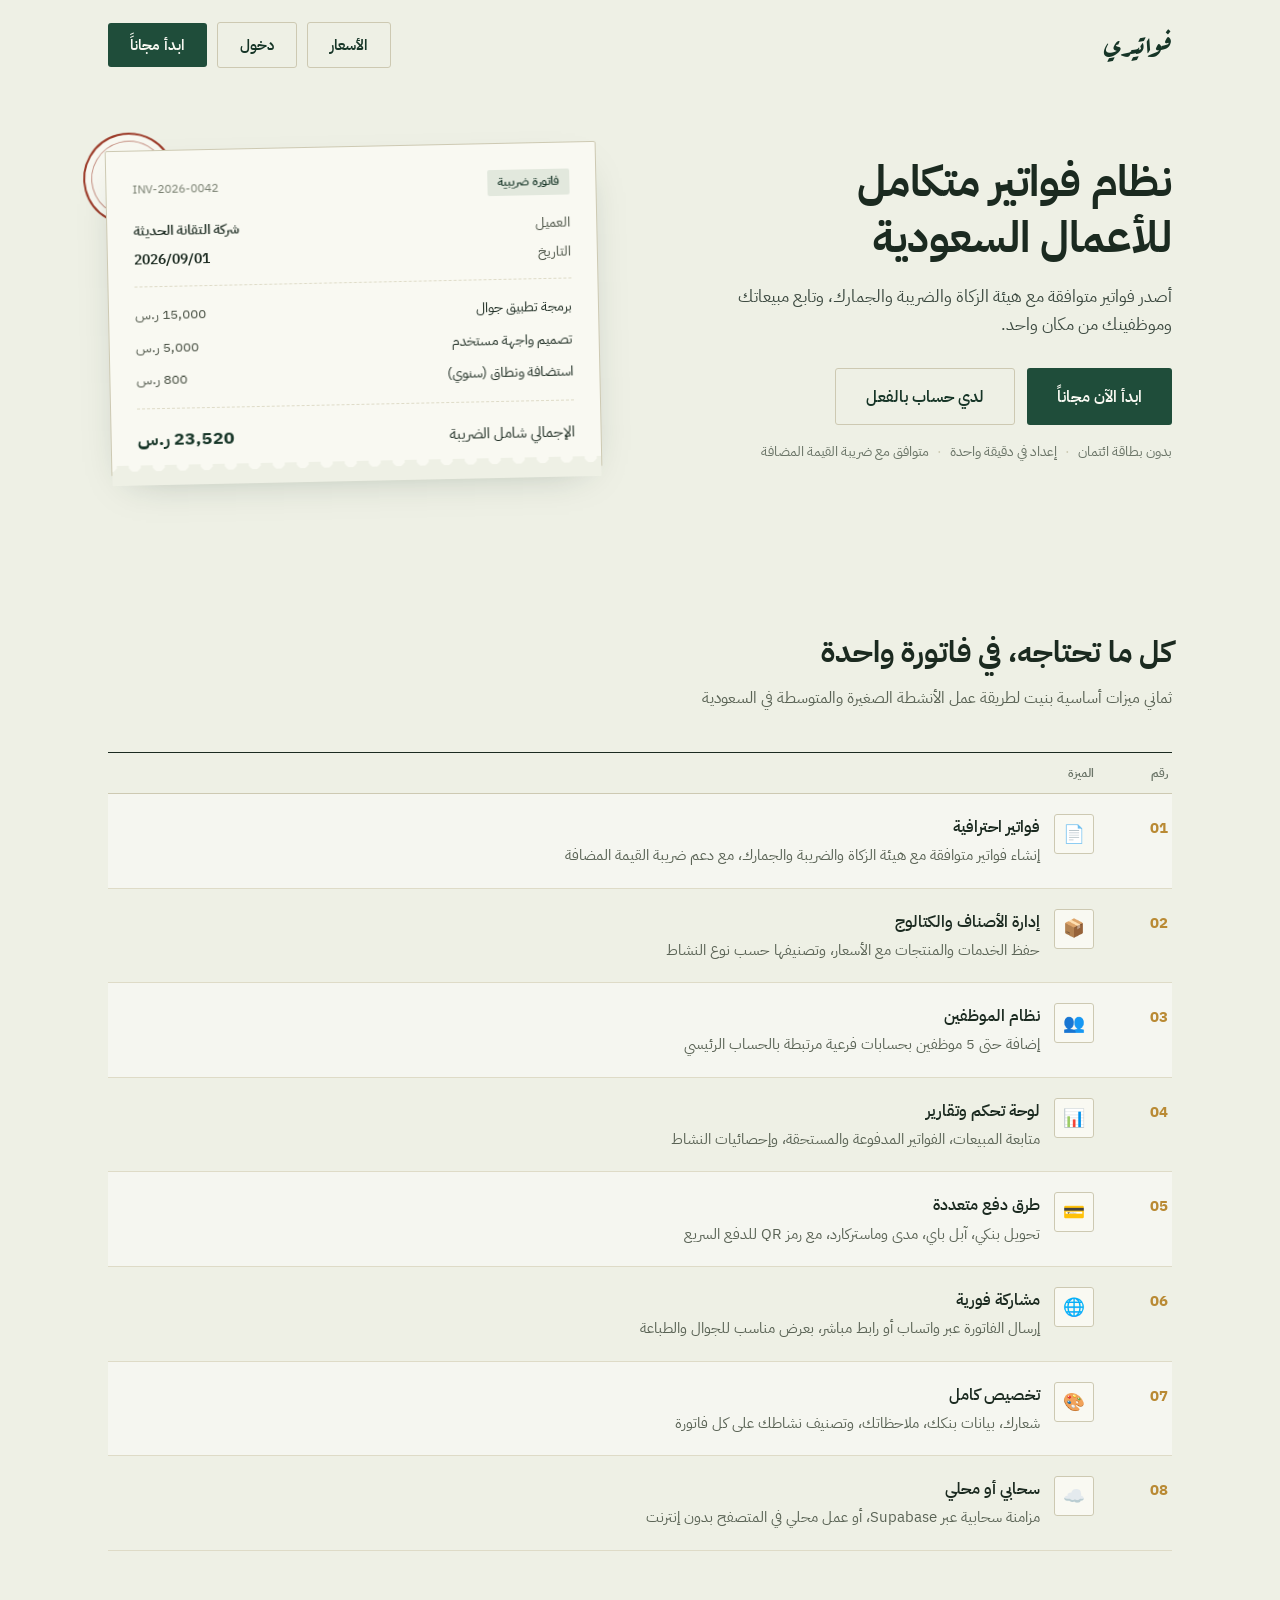
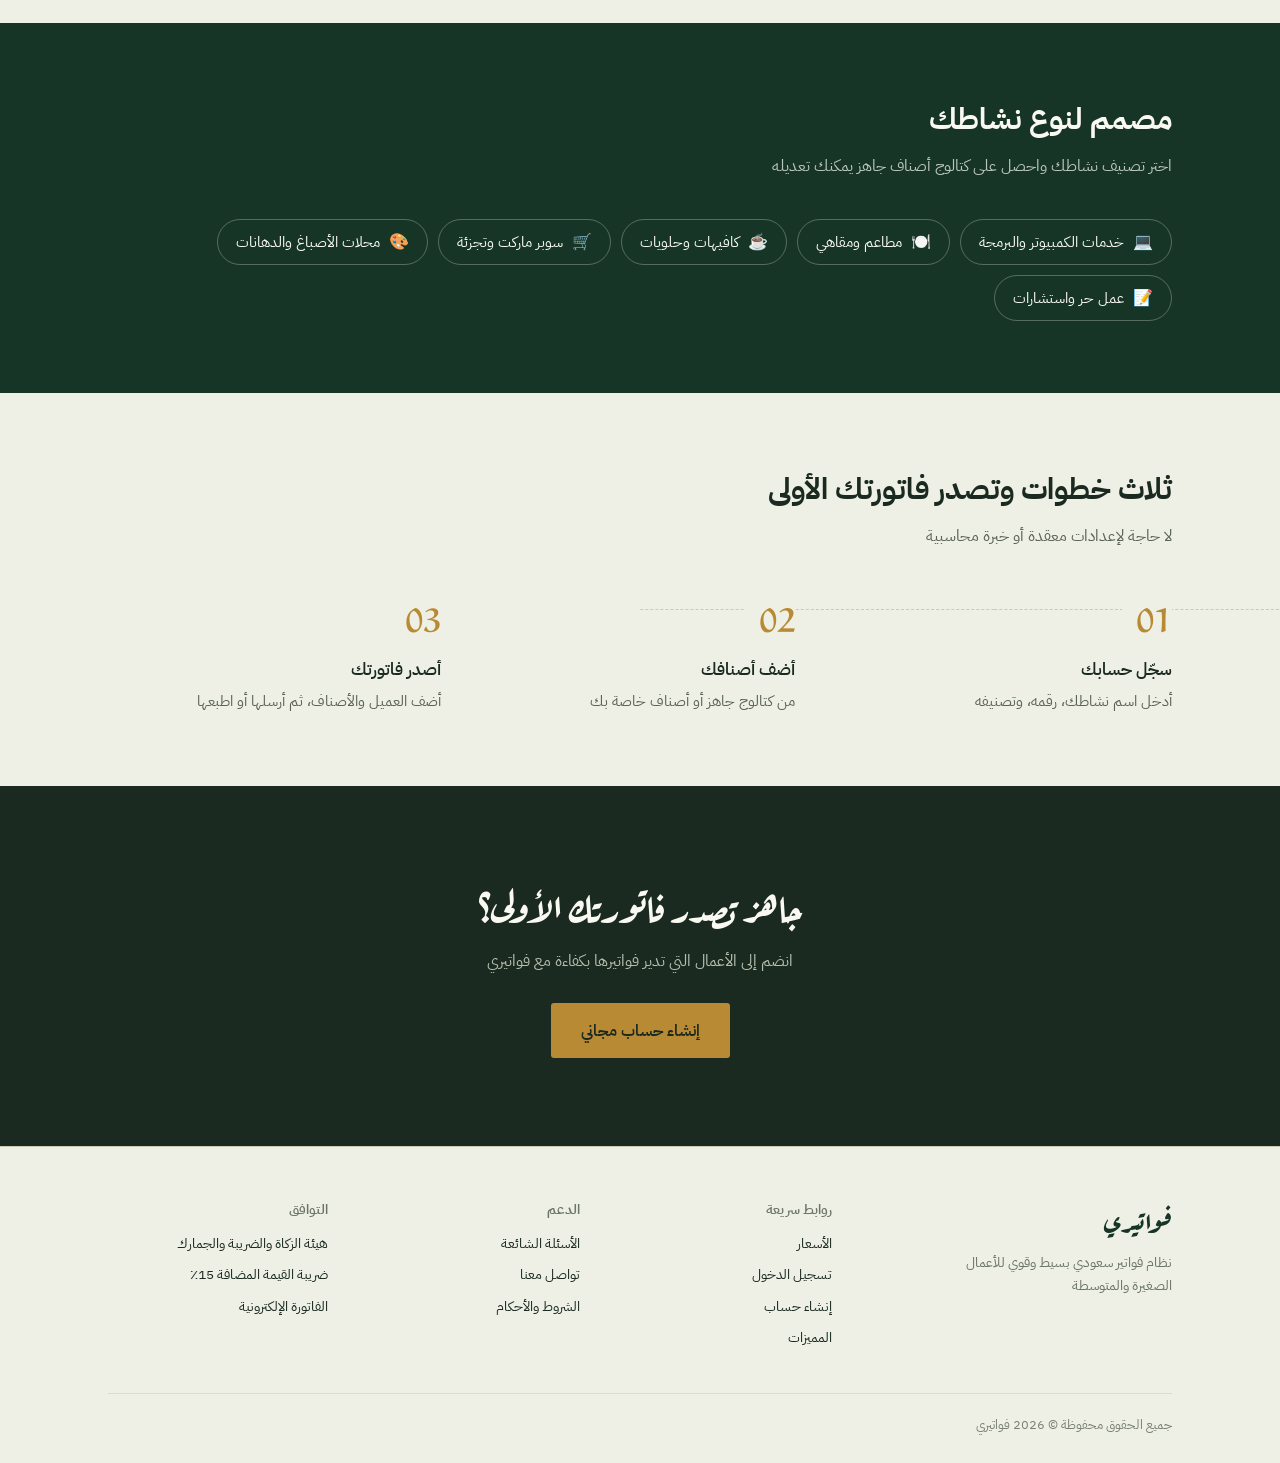
==== index.html @ 2bfa7e11 "deploy 2026-10-09T13:33:32" ====
<!doctype html>
<html lang="ar" dir="rtl">
  <head>
    <meta charset="UTF-8" />
    <meta id="appViewport" name="viewport" content="width=device-width, initial-scale=1.0" />
    <title>تطبيقي الشامل</title>
    <script>
      ;(function () {
        function applyViewport() {
          var hash = window.location.hash || ""
          var meta = document.getElementById("appViewport")
          if (!meta) return
          // صفحات الفاتورة (A4) والإيصال الحراري: اعرض بمقاس A4 الحقيقي
          // (794 بكسل = 210mm) مع تمرير أفقي، بدلاً من ضغط الصفحة على الجوال.
          if (hash.indexOf("#/i/") === 0 || hash.indexOf("#/r/") === 0) {
            meta.content =
              "width=794, initial-scale=1, maximum-scale=1, user-scalable=no"
          } else {
            meta.content = "width=device-width, initial-scale=1.0"
          }
        }
        window.addEventListener("hashchange", applyViewport)
        applyViewport()
      })()
    </script>
    <script type="module" crossorigin src="./assets/index-CmwGCRfe.js"></script>
    <link rel="stylesheet" crossorigin href="./assets/index-DdjWwWvf.css">
  </head>
  <body>
    <div id="root"></div>
  </body>
</html>
---- assets/index-DdjWwWvf.css ----
.store-orders-panel{margin:28px 0 32px;padding:24px;border:1px solid #d8dccf;border-radius:16px;background:#fffef9;box-shadow:0 18px 40px -34px #173e2e80}.store-orders-panel *{box-sizing:border-box}.store-orders-heading{display:flex;align-items:center;justify-content:space-between;gap:18px;margin-bottom:18px}.store-orders-heading>div{display:flex;align-items:center;gap:12px;min-width:0}.store-orders-heading h2{margin:0;font-size:19px}.store-orders-heading p{margin:3px 0 0;color:#697369;font-size:12px}.purchase-heading-icon{display:grid;place-items:center;width:42px;height:42px;flex:0 0 42px;border-radius:12px;background:#173e2e;color:#f0d58a;font-size:25px}.purchase-lock{flex:none;padding:8px 12px;border:1px solid #d7ddcf!important;border-radius:8px;background:#fff!important;color:#5f6c61!important;font-size:11px!important}.purchase-locked{display:grid;grid-template-columns:minmax(0,1fr) minmax(300px,.8fr);align-items:center;gap:24px;padding:18px;border:1px solid #e5dcc2;border-radius:12px;background:#faf5e7}.purchase-locked>div{display:grid;grid-template-columns:auto 1fr;gap:2px 10px;align-items:center}.purchase-locked>div>span{grid-row:1/3;font-size:26px}.purchase-locked strong{font-size:14px}.purchase-locked small{color:#786f59;font-size:11px}.store-orders-unlock{display:flex;align-items:end;gap:8px}.store-orders-unlock label{display:grid;flex:1;gap:5px;color:#697369;font-size:10px}.store-orders-unlock input{width:100%;min-height:42px;padding:8px 10px;border:1px solid #d8dccf;border-radius:8px;background:#fff;color:#1b2a20}.store-orders-unlock button{min-height:42px;padding:8px 14px;border-radius:8px;background:#173e2e!important;color:#fff!important;white-space:nowrap}.purchase-notifications{overflow:hidden;margin-bottom:20px;border:1px solid #dfe4d9;border-radius:14px;background:#f7f9f5}.purchase-notifications>header{display:flex;align-items:center;justify-content:space-between;gap:16px;padding:16px 18px}.purchase-notifications>header>div{display:flex;align-items:center;gap:11px}.purchase-notifications>header strong,.purchase-notifications>header small{display:block}.purchase-notifications>header strong{font-size:14px}.purchase-notifications>header small{margin-top:2px;color:#6b756c;font-size:11px}.purchase-bell{display:grid;place-items:center;width:36px;height:36px;border-radius:50%;background:#e8ede5}.purchase-count{display:grid;place-items:center;min-width:31px;height:31px;padding:0 8px;border-radius:50px;background:#dce5dc;color:#345242;font-size:12px}.purchase-notifications.has-pending{border-color:#d9bd70;background:#fffaf0;box-shadow:0 12px 30px -25px #8b6920}.has-pending .purchase-bell{background:#f0d58a;animation:purchase-bell-ring 2.4s ease-in-out infinite}.has-pending .purchase-count{background:#9c3b29;color:#fff;box-shadow:0 0 0 4px #9c3b2912}.purchase-alert-list{border-top:1px solid #eadcaf}.purchase-alert{display:grid;grid-template-columns:minmax(0,1fr) auto auto;align-items:center;gap:18px;padding:16px 18px;border-bottom:1px solid #eadcaf}.purchase-alert:last-child{border-bottom:0}.purchase-alert-main{display:flex;align-items:flex-start;gap:10px;min-width:0}.purchase-alert-dot{width:8px;height:8px;flex:0 0 8px;margin-top:8px;border-radius:50%;background:#b98a34;box-shadow:0 0 0 5px #b98a3417}.purchase-alert-main strong,.purchase-alert-main small{display:block}.purchase-alert-main strong{font-size:14px}.purchase-alert-main small{color:#7d735e;font-size:10px}.purchase-alert-main p{max-width:52ch;margin:5px 0 0;color:#5e685f;font-size:11px;overflow-wrap:anywhere}.purchase-alert-amount{display:grid;gap:3px;text-align:left;white-space:nowrap}.purchase-alert-amount b{color:#173e2e;font-size:15px}.purchase-alert-amount small{color:#9c3b29;font-size:10px;font-variant-numeric:tabular-nums}.purchase-alert-actions{display:flex;gap:7px}.purchase-alert-actions button{min-height:40px;padding:8px 11px;border-radius:8px;font-size:11px!important;white-space:nowrap}.purchase-confirm{background:#173e2e!important;color:#fff!important}.purchase-cancel{border:1px solid #e1c8c1!important;background:#fff!important;color:#9c3b29!important}.store-orders-table{max-width:100%;overflow-x:auto;margin-top:18px}.store-orders-table td small{display:block;margin-top:4px}.store-orders-panel .store-order-actions{display:flex;flex-wrap:wrap;gap:6px}.store-orders-panel .store-order-actions button,.store-orders-panel .store-order-actions a{padding:6px 9px;border:1px solid #d7dccf;border-radius:6px;background:#fff;color:#173e2e;font-size:10px;text-decoration:none}@keyframes purchase-bell-ring{0%,82%,to{transform:rotate(0)}86%{transform:rotate(12deg)}90%{transform:rotate(-10deg)}94%{transform:rotate(7deg)}}@media (max-width:800px){.purchase-locked{grid-template-columns:1fr}.purchase-alert{grid-template-columns:minmax(0,1fr) auto}.purchase-alert-actions{grid-column:1/-1}}@media (max-width:560px){.store-orders-panel{padding:17px}.store-orders-heading{align-items:flex-start}.store-orders-heading p{display:none}.purchase-locked{padding:14px}.store-orders-unlock{align-items:stretch;flex-direction:column}.purchase-alert{grid-template-columns:1fr;gap:10px}.purchase-alert-amount{text-align:right}.purchase-alert-actions{grid-column:auto;display:grid}.purchase-alert-actions button{width:100%;white-space:normal}}@media (prefers-reduced-motion:reduce){.has-pending .purchase-bell{animation:none}}.storefront{--shop-ink:#193d31;--shop-muted:#66736b;--shop-line:#e1e6dd;--shop-paper:#f7f8f3;min-height:100vh;background:var(--shop-paper);color:var(--shop-ink);line-height:1.65;padding-bottom:110px}.storefront a{color:inherit;text-decoration:none}.storefront button,.storefront input,.storefront select{font:inherit}.storefront button{transition:background .18s,transform .18s}.storefront button:active{transform:translateY(1px)}.storefront :is(button,a,input,select):focus-visible{outline:3px solid #b38a38;outline-offset:4px}.storefront h1,.storefront h2,.storefront h3,.storefront p,.storefront label{margin:0}.storefront button{min-height:44px}.store-skip{position:absolute;top:8px;inset-inline-start:16px;z-index:20;transform:translateY(-160%);padding:10px 20px;border-radius:8px;background:#fff}.store-skip:focus{transform:none}.store-header{position:relative;overflow:hidden;background:#edf0e7}.store-topbar{position:relative;z-index:1;display:flex;justify-content:space-between;align-items:center;gap:20px;min-height:94px;max-width:1240px;padding:16px 32px;margin:auto;border-bottom:1px solid #193d3118}.store-brand{display:flex;align-items:center;gap:12px;min-width:0}.store-brand img,.store-brand-monogram{width:48px;height:48px;flex:none;border-radius:14px;object-fit:contain;background:#fff}.store-brand-monogram{display:grid;place-items:center;background:var(--shop-ink);color:#f2dfb4;font-size:26px}.store-brand b{display:block;font-size:18px;overflow-wrap:anywhere}.store-brand small{display:block;font-size:11px;color:var(--shop-muted)}.store-topbar-actions{display:flex;align-items:center;gap:24px;flex:none}.store-customer-link{display:flex;align-items:center;gap:8px;font-size:13px;min-height:44px}.store-cart-trigger{display:flex;align-items:center;gap:9px;padding:5px 12px!important;border-color:#cad5c8;background:transparent;color:var(--shop-ink);font-size:13px!important}.store-basket-icon{width:36px;height:36px;flex:none}.store-cart-trigger b{display:grid;place-items:center;background:var(--shop-ink);color:#fff;border-radius:50%;width:23px;height:23px;font-size:11px}.store-hero{display:grid;grid-template-columns:1.1fr 1fr;align-items:center;gap:70px;max-width:1240px;margin:auto;padding:54px 32px 64px}.store-hero-copy{position:relative;z-index:1}.store-eyebrow{color:#5b7259;font-size:12px;font-weight:650;display:inline-flex;gap:8px;align-items:center}.store-welcome-dot{width:7px;height:7px;background:#8c9c62;border-radius:50%}.store-hero h1{margin:16px 0 20px;font-size:clamp(30px,3.4vw,47px);line-height:1.45;letter-spacing:-1.2px;overflow-wrap:anywhere}.store-hero h1 em{font-style:normal;font-weight:400;color:#5e785c;font-size:.78em;letter-spacing:-.6px}.store-hero-copy>p{max-width:44ch;font-size:15px;color:var(--shop-muted);line-height:1.9}.store-business-details{display:flex;flex-wrap:wrap;gap:12px 24px;margin-top:20px;font-size:12px}.store-business-details>span,.store-business-details>a{max-width:100%;overflow-wrap:anywhere}.store-detail-label{display:block;color:var(--shop-muted);font-size:10px}.store-business-details strong{font-weight:500}.store-hero-cta{display:inline-flex;align-items:center;gap:35px;margin-top:25px;background:var(--shop-ink);color:#fff;border:0;border-radius:9px;padding:12px 22px;font-size:13px!important}.store-hero-cta:hover{background:#295a45}.store-hero-art{position:relative;height:330px;border-radius:130px 130px 18px 18px;background:#d8dfca;isolation:isolate;display:grid;place-items:center;margin:0 14px}.store-hero-art.has-photo{border-radius:18px}.store-hero-image{width:100%;height:100%;position:absolute;top:0;right:0;bottom:0;left:0;object-fit:cover;border-radius:inherit}.store-hero-art.has-products{border-radius:22px;background:#111916;padding:10px}.store-hero-gallery{position:absolute;top:10px;right:10px;bottom:10px;left:10px;display:grid;grid-template-columns:minmax(0,1.55fr) minmax(90px,.75fr);grid-template-rows:repeat(2,minmax(0,1fr));gap:10px}.store-hero-product{position:relative;min-width:0;min-height:0;overflow:hidden;margin:0;border-radius:14px;background:#202b27}.store-hero-product.product-1{grid-row:1/-1}.store-hero-product img{width:100%;height:100%;object-fit:cover;transition:transform .8s cubic-bezier(.2,.75,.25,1),filter .3s ease}.store-hero-art.items-1 .store-hero-gallery{grid-template-columns:1fr}.store-hero-art.items-2 .store-hero-gallery{grid-template-rows:1fr}.store-hero-art.items-2 .store-hero-product.product-1{grid-row:auto}.store-hero-art:hover .store-hero-product img{transform:scale(1.04);filter:saturate(1.06)}.store-hero-feature{position:absolute;bottom:16px;left:16px;right:16px;display:grid;grid-template-columns:1fr auto;gap:2px 12px;padding:12px 16px;background:#fffffff0;border:1px solid white;border-radius:12px;-webkit-backdrop-filter:blur(12px);backdrop-filter:blur(12px)}.store-hero-feature>span{font-size:10px;color:var(--shop-muted);grid-column:1/-1}.store-hero-feature strong{font-size:14px;white-space:nowrap;text-overflow:ellipsis;overflow:hidden}.store-hero-feature b{font-size:13px}.store-art-orbit{position:absolute;width:250px;height:250px;border:1px solid #ffffff9c;border-radius:50%;z-index:-1}.store-art-orbit:before{content:"";position:absolute;top:18px;right:18px;bottom:18px;left:18px;border:1px solid #ffffff70;border-radius:50%}.store-art-bag{display:flex;align-items:center;justify-content:center;flex-direction:column;gap:8px;width:180px;height:190px;transform:rotate(-8deg);background:linear-gradient(115deg,#f6f1dc,#e2d5ac);border-radius:4px 4px 12px 12px;box-shadow:16px 25px 35px #29452f20;border:1px solid #f8f0d8}.store-art-bag:before{content:"";position:absolute;top:-37px;width:70px;height:65px;border:6px solid #e7dcc0;border-bottom:0;border-radius:50% 50% 0 0;z-index:-1}.store-art-bag svg{width:40px;height:40px}.store-art-bag span{font-size:13px;padding:0 18px;text-align:center;overflow-wrap:anywhere}.store-art-caption{position:absolute;bottom:16px;font-size:11px;color:#456044}.store-art-seal{position:absolute;left:-22px;top:22px;width:80px;height:80px;display:grid;align-content:center;text-align:center;border-radius:50%;background:#f4dfa7;border:5px solid #edf0e7;color:#534d2e;transform:rotate(-12deg);font-size:12px;font-weight:650;line-height:1.5}.store-main{max-width:1240px;padding:0 32px;margin:auto}.store-benefits{display:flex;justify-content:space-between;align-items:center;flex-wrap:wrap;gap:16px;padding:24px 0;border-bottom:1px solid var(--shop-line);font-size:12px;color:var(--shop-muted)}.store-benefits>span{display:flex;align-items:center;gap:12px}.store-benefits b{font-size:11px;font-weight:500;color:#829274;border:1px solid #dfe5d8;border-radius:50%;width:28px;height:28px;display:grid;place-items:center}.store-benefits a{color:var(--shop-ink);text-decoration:underline;text-underline-offset:4px}.store-products-section{padding:40px 0 50px;scroll-margin-top:18px}.store-section-heading{display:flex;align-items:end;justify-content:space-between;gap:16px;margin-bottom:24px}.store-section-heading h2{font-size:28px;letter-spacing:-.5px;margin-top:5px}.store-result-count{font-size:12px;color:var(--shop-muted);white-space:nowrap}.store-filter-row{display:flex;justify-content:space-between;align-items:center;gap:18px;margin-bottom:26px;flex-wrap:wrap}.store-categories{display:flex;gap:6px;flex-wrap:wrap}.store-categories button{border:1px solid var(--shop-line);border-radius:30px;background:#fff;color:#57695b;font-size:12px;padding:8px 17px}.store-categories button.selected{background:var(--shop-ink);color:#fff;border-color:var(--shop-ink)}.store-filter-tools{display:flex;gap:10px;align-items:center}.store-search{display:flex;align-items:center;gap:8px;background:#fff;border:1px solid var(--shop-line);border-radius:9px;padding:0 12px;color:#7e8c7c;width:230px}.store-search input{min-width:0;min-height:44px;border:0;background:transparent;padding:8px 0;font-size:12px}.store-search:focus-within{outline:2px solid #7b946a}.store-search input:focus-visible{outline:none}.store-search svg{flex:none;width:18px}.store-sort{width:auto;min-height:46px;font-size:12px!important;border-color:var(--shop-line)}.store-grid,.store-loading{display:grid;grid-template-columns:repeat(4,minmax(0,1fr));gap:22px}.store-product{min-width:0;overflow:hidden;background:#fff;border:1px solid var(--shop-line);border-radius:14px;transition:box-shadow .2s,transform .2s}.store-product:hover{transform:translateY(-3px);box-shadow:0 14px 30px #193d310b}.store-product-photo{position:relative;aspect-ratio:1.12;background:#ecefe7;overflow:hidden}.store-product-photo>img{width:100%;height:100%;object-fit:cover;transition:transform .3s}.store-product:hover .store-product-photo>img{transform:scale(1.035)}.store-product-placeholder{height:100%;display:flex;align-items:center;justify-content:center;flex-direction:column;gap:10px;color:#71866b;background:radial-gradient(circle at 50% 45%,#f8faf2,#e8ede1)}.store-product-placeholder svg{width:52px;height:52px;stroke-width:1}.store-product-placeholder small{font-size:11px}.store-product-number{position:absolute;top:12px;right:12px;padding:4px 10px;border-radius:30px;background:#fffffff0;font-size:10px}.store-product-info{padding:17px}.store-product-category{font-size:10px;color:#718167}.store-product-info h3{font-size:15px;font-weight:650;line-height:1.7;margin:5px 0 16px;min-height:50px;overflow-wrap:anywhere}.store-product-bottom{display:flex;align-items:center;justify-content:space-between;gap:6px;flex-wrap:wrap}.store-product-bottom>strong{font-size:16px;font-weight:750}.store-add{display:flex;align-items:center;justify-content:center;gap:6px;color:var(--shop-ink);background:#eff3e9;border:0;border-radius:8px;padding:6px 10px}.store-add span{font-size:21px;line-height:1}.store-add small{font-size:11px}.store-add:hover{background:#e0e8d8}.store-quantity{display:flex;align-items:center;gap:2px;border:1px solid var(--shop-line);border-radius:8px;background:#fff;flex:none}.store-quantity button{padding:0;width:34px;border:0;background:transparent;color:var(--shop-ink);font-size:20px}.store-quantity b{min-width:22px;text-align:center;font-size:13px}.store-footer{max-width:1176px;margin:0 auto;padding:28px 0;border-top:1px solid var(--shop-line);display:flex;justify-content:space-between;align-items:center;flex-wrap:wrap;gap:20px;font-size:12px;color:var(--shop-muted)}.store-footer strong{color:var(--shop-ink);font-size:16px;display:block}.store-footer>div>span{display:block;font-size:11px;margin-top:4px}.store-footer .help-links a{font-size:11px;padding:6px 8px}.store-cart-dock{position:fixed;bottom:max(20px,env(safe-area-inset-bottom));left:50%;transform:translate(-50%);z-index:8;display:flex;align-items:center;gap:16px;width:min(500px,calc(100% - 32px));padding:12px 18px;color:#fff;background:var(--shop-ink);border:1px solid #ffffff25;border-radius:16px;box-shadow:0 12px 40px #193d3140;text-align:start}.store-cart-dock:hover{background:#26523e}.store-cart-dock:active{transform:translate(-50%) translateY(1px)!important}.store-dock-basket{position:relative;display:flex}.store-dock-count{position:absolute;top:-3px;right:-4px;font-size:10px;background:#ecd59a;color:var(--shop-ink);border-radius:50%;width:18px;height:18px;text-align:center}.store-dock-copy{display:grid;gap:3px;flex:1}.store-dock-copy strong{font-size:13px}.store-dock-copy small{font-size:10px;color:#d5e0d2}.store-dock-total{display:flex;align-items:center;gap:18px;white-space:nowrap;font-size:14px}.store-drawer-backdrop{position:fixed;top:0;right:0;bottom:0;left:0;z-index:1000;background:#0d241b80;-webkit-backdrop-filter:blur(4px);backdrop-filter:blur(4px);display:flex;justify-content:flex-end}.store-drawer{width:min(500px,100%);max-height:100dvh;overflow-y:auto;overscroll-behavior:contain;background:#fbfcf8;padding:26px 26px max(32px,env(safe-area-inset-bottom));box-shadow:0 0 50px #122d2130}.store-drawer-head{display:flex;justify-content:space-between;align-items:center;gap:12px;padding-bottom:24px;border-bottom:1px solid var(--shop-line)}.store-drawer-head h2{font-size:24px}.store-drawer-head small{font-size:14px;font-weight:400}.store-close{width:44px;height:44px;border-radius:50%;color:var(--shop-ink);font-size:26px!important;padding:0}.store-cart-line{display:flex;align-items:center;gap:12px;padding:18px 0;border-bottom:1px solid var(--shop-line)}.store-cart-line>img,.store-cart-thumb{width:58px;height:65px;border-radius:8px;object-fit:cover;flex:none}.store-cart-thumb{display:grid;place-items:center;background:#e8eddf;color:#738363}.store-cart-description{flex:1;min-width:0}.store-cart-description b{display:block;font-size:13px;overflow-wrap:anywhere}.store-cart-description span{display:block;color:var(--shop-muted);font-size:12px;margin-top:5px}.store-cart-total{display:flex;justify-content:space-between;gap:12px;margin:20px 0;padding:17px;background:#eaf0e3;border-radius:10px}.store-cart-total b{font-size:20px}.store-order-note{font-size:11px;color:var(--shop-muted);margin-top:18px!important;line-height:1.9}.store-checkout{display:flex;justify-content:space-between;align-items:center;width:100%;background:var(--shop-ink);color:#fff;border:0;padding:13px 18px;border-radius:9px;margin-top:16px;font-size:13px!important}.store-checkout:hover{background:#285740}.store-state,.store-empty{padding:64px 20px;text-align:center;border:1px dashed #d5decc;background:#fff;border-radius:14px}.store-empty>span{display:block;color:#80906d;font-size:38px;margin-bottom:12px}.store-empty>span svg{width:52px;height:52px}.store-empty h3{font-size:21px;margin-bottom:8px}.store-empty p{color:var(--shop-muted);font-size:13px}.store-empty button{margin-top:20px;color:var(--shop-ink)}.store-cart-empty{margin-top:24px}.store-error{color:#982f28!important;background:#fff1ed;border-radius:9px;padding:14px;font-size:13px}.store-skeleton{background:#fff;border:1px solid var(--shop-line);border-radius:14px;padding:0 16px 20px;overflow:hidden}.store-skeleton>div{aspect-ratio:1.1;margin:0 -16px 20px;background:#e5eade}.store-skeleton>span{display:block;height:13px;width:70%;background:#e5eade;margin-top:12px;border-radius:4px}.store-skeleton>span:last-child{width:40%}.storefront .customer-auth{margin-top:24px}.storefront .customer-auth h3{font-size:18px}.storefront .customer-auth>p{color:var(--shop-muted);font-size:12px;margin:7px 0 15px}.storefront .customer-auth-tabs{display:flex;gap:6px;padding:4px;border-radius:10px;background:#eaf0e3;margin-bottom:18px}.storefront .customer-auth-tabs button{flex:1;border:0;background:transparent;color:var(--shop-muted);font-size:12px}.storefront .customer-auth-tabs button[aria-pressed=true]{background:#fff;color:var(--shop-ink);box-shadow:0 2px 6px #193d310c}.storefront .customer-fields{display:grid;grid-template-columns:repeat(2,minmax(0,1fr));gap:14px 12px;margin:14px 0}.storefront .customer-fields label,.storefront .customer-fulfillment,.storefront .customer-auth form>label{display:grid;gap:7px;font-size:12px;color:var(--shop-muted)}.storefront .customer-fields input,.storefront .customer-fulfillment select,.storefront .customer-auth input{min-height:44px;font-size:13px;border-color:#d9e1d2}.storefront .customer-field-wide{grid-column:1/-1}.storefront .customer-location-head{display:flex;flex-wrap:wrap;align-items:center;gap:10px;font-size:11px}.storefront .customer-location-head button{font-size:11px}.storefront .customer-location-head a{text-decoration:underline}.storefront .customer-checkout-head{display:flex;gap:10px;align-items:center;flex-wrap:wrap;margin:16px 0;font-size:12px}.storefront .customer-checkout-head a{text-decoration:underline}.storefront .customer-checkout-head button{font-size:11px;margin-inline-start:auto}@media (min-width:1440px){.store-hero{padding-top:70px;padding-bottom:80px}.store-hero-art{height:360px}}@media (max-width:1000px){.store-grid,.store-loading{grid-template-columns:repeat(3,minmax(0,1fr));gap:16px}.store-hero{gap:30px}.store-hero-art{height:310px}.store-footer{margin:0 32px}}@media (max-width:720px){.store-topbar{padding:14px 20px;gap:12px;min-height:80px}.store-brand b{font-size:15px}.store-brand img,.store-brand-monogram{width:40px;height:40px;border-radius:11px}.store-topbar-actions{gap:12px}.store-customer-link span,.store-cart-trigger>span{display:none}.store-customer-link{padding:6px}.store-cart-trigger{gap:3px;padding:2px 7px!important}.store-hero{grid-template-columns:1fr .8fr;gap:20px;padding:34px 20px 40px}.store-hero h1{font-size:28px;margin:12px 0;letter-spacing:-.5px}.store-hero-copy>p{font-size:12px}.store-hero-art{height:245px;margin:0 5px}.store-art-bag{width:120px;height:145px}.store-art-orbit{width:165px;height:165px}.store-art-seal{width:62px;height:62px;font-size:10px;left:-12px;top:12px}.store-art-caption{font-size:9px}.store-hero-feature{bottom:10px;left:10px;right:10px;grid-template-columns:1fr;padding:10px}.store-hero-feature strong{font-size:12px}.store-hero-feature b{font-size:11px}.store-business-details{gap:8px 15px;margin-top:14px}.store-hero-cta{padding:10px 16px;gap:20px;margin-top:18px}.store-main{padding:0 20px}.store-benefits{gap:12px;font-size:10px;padding:18px 0}.store-benefits>span{gap:6px}.store-benefits b{width:22px;height:22px;font-size:9px}.store-products-section{padding-top:28px}.store-section-heading h2{font-size:24px}.store-filter-row{gap:14px}.store-filter-tools{width:100%}.store-search{flex:1;min-width:0}.store-sort{max-width:145px}.store-grid,.store-loading{grid-template-columns:repeat(2,minmax(0,1fr));gap:12px}.store-product-info{padding:13px}.store-product-info h3{font-size:13px;min-height:44px}.store-product-bottom>strong{font-size:14px}.store-footer{margin:0 20px}.store-footer .help-links{justify-content:flex-start}}@media (max-width:480px){.store-hero{grid-template-columns:1fr;gap:32px;padding:30px 20px}.store-hero h1{font-size:32px}.store-hero-copy>p{max-width:40ch;font-size:13px}.store-hero-art{height:220px;width:calc(100% - 20px);max-width:360px;margin:0 auto;border-radius:100px 100px 16px 16px}.store-art-bag{width:125px;height:140px}.store-art-bag:before{height:50px;width:55px;top:-28px}.store-hero-art.has-photo{height:235px}.store-hero-feature{grid-template-columns:1fr auto}.store-business-details{font-size:11px}.store-benefits{justify-content:flex-start;gap:12px 18px}.store-benefits>span:last-of-type{display:none}.store-main{padding:0 16px}.store-categories{flex-wrap:nowrap;overflow:auto;width:100%;padding:4px}.store-categories button{white-space:nowrap;flex:none;padding:8px 14px}.store-product-bottom{align-items:stretch}.store-product-bottom>strong{width:100%;margin-bottom:4px}.store-add,.store-product-bottom .store-quantity{width:100%;justify-content:center}.store-product-bottom .store-quantity{justify-content:space-between}.store-drawer{padding:20px 16px 32px}.store-dock-total{gap:9px;font-size:12px}.store-cart-dock{gap:10px;padding:11px 14px}}@media (prefers-reduced-motion:reduce){.storefront *{animation:none!important;transition:none!important;scroll-behavior:auto!important}}.storefront[data-theme=sand]{--shop-ink:#713e29;--shop-muted:#816958;--shop-line:#e8daca;--shop-paper:#fcf8f2;--shop-tint:#f2e4d4;--shop-soft:#eee0c9;--shop-accent:#e8bf87;--shop-hover:#8c5035}.storefront[data-theme=ocean]{--shop-ink:#183e68;--shop-muted:#61778c;--shop-line:#d7e3ee;--shop-paper:#f5f8fc;--shop-tint:#e7eff7;--shop-soft:#d6e5f1;--shop-accent:#badcf0;--shop-hover:#285582}.storefront[data-theme=night]{--shop-ink:#eef5f0;--shop-muted:#9eaaa3;--shop-line:#ffffff19;--shop-paper:#090e0d;--shop-tint:#101815;--shop-soft:#17231f;--shop-accent:#d6b869;--shop-hover:#e4ca82;color-scheme:dark}.storefront[data-theme=night] .store-header{background:radial-gradient(circle at 78% 35%,#26372f 0,#111a17 36%,#0b1110 76%)}.storefront[data-theme=night] .store-topbar{border-bottom-color:#ffffff14}.storefront[data-theme=night] .store-brand img{background:#f5f3e9}.storefront[data-theme=night] .store-brand-monogram{background:#d6b869;color:#101714}.storefront[data-theme=night] :is(.store-brand small,.store-hero-copy>p,.store-detail-label,.store-result-count,.store-benefits,.store-footer,.store-product-category,.store-cart-description span,.store-order-note){color:var(--shop-muted)}.storefront[data-theme=night] :is(.store-eyebrow,.store-hero h1 em,.store-art-caption){color:#d9c88f}.storefront[data-theme=night] .store-welcome-dot{background:#d6b869}.storefront[data-theme=night] :is(.store-hero-cta,.store-cart-dock,.store-checkout){background:#d6b869;color:#111714}.storefront[data-theme=night] :is(.store-hero-cta,.store-cart-dock,.store-checkout):hover{background:#e4ca82}.storefront[data-theme=night] :is(.store-product,.store-search,.store-sort,.store-quantity,.store-skeleton){background:#111916;color:var(--shop-ink);border-color:var(--shop-line)}.storefront[data-theme=night] .store-product-photo{background:#18221e}.storefront[data-theme=night] .store-product-placeholder{background:radial-gradient(circle at 50% 45%,#25332d,#121b18);color:#aebcae}.storefront[data-theme=night] .store-product-number{background:#101714e8;color:#f0dfaa}.storefront[data-theme=night] .store-add{background:#1d2a25;color:#e8d596}.storefront[data-theme=night] .store-add:hover,.storefront[data-theme=night] .store-quantity button:hover{background:#26372f}.storefront[data-theme=night] .store-categories button{background:#111916;color:#b8c3bc;border-color:var(--shop-line)}.storefront[data-theme=night] .store-categories button.selected{background:#d6b869;color:#101714;border-color:#d6b869}.storefront[data-theme=night] .store-benefits b{color:#d6b869;border-color:#fff2}.storefront[data-theme=night] .store-drawer{background:#0f1714;color:var(--shop-ink)}.storefront[data-theme=night] :is(.store-cart-total,.store-cart-thumb,.customer-auth-tabs){background:#18231f}.storefront[data-theme=night] :is(.store-empty,.store-state){background:#111916;border-color:#ffffff1c}.storefront[data-theme=night] :is(input,select){color:var(--shop-ink)}.storefront[data-theme=night] option{background:#111916;color:var(--shop-ink)}.storefront[data-theme=night] .store-art-seal{background:#d6b869;border-color:#111916;color:#111714}.storefront[data-theme=sand] .store-header,.storefront[data-theme=ocean] .store-header{background:var(--shop-tint)}.storefront:is([data-theme=sand],[data-theme=ocean]) :is(.store-hero h1 em,.store-eyebrow,.store-product-category,.store-art-caption){color:var(--shop-muted)}.storefront:is([data-theme=sand],[data-theme=ocean]) :is(.store-hero-art,.store-art-bag,.store-cart-total,.customer-auth-tabs,.store-add,.store-cart-thumb){background:var(--shop-soft)}.storefront:is([data-theme=sand],[data-theme=ocean]) .store-art-seal{background:var(--shop-accent);border-color:var(--shop-tint);color:var(--shop-ink)}.storefront:is([data-theme=sand],[data-theme=ocean]) .store-product-placeholder{background:linear-gradient(135deg,var(--shop-paper),var(--shop-soft));color:var(--shop-muted)}.storefront:is([data-theme=sand],[data-theme=ocean]) :is(.store-hero-cta,.store-checkout,.store-cart-dock):hover{background:var(--shop-hover)}.storefront[data-layout=compact] .store-grid{grid-template-columns:repeat(5,minmax(0,1fr));gap:14px}.storefront[data-layout=compact] .store-product-info{padding:12px}.storefront[data-layout=compact] .store-product-photo{aspect-ratio:1.4}.storefront[data-layout=compact] .store-product-info h3{font-size:13px}.storefront[data-layout=compact] .store-product-bottom>strong{font-size:14px}.storefront[data-layout=list] .store-grid{grid-template-columns:repeat(2,minmax(0,1fr));gap:14px}.storefront[data-layout=list] .store-product{display:grid;grid-template-columns:120px minmax(0,1fr);border-radius:10px}.storefront[data-layout=list] .store-product-photo{aspect-ratio:auto;height:100%;min-height:155px}.storefront[data-layout=list] .store-product-info{display:flex;flex-direction:column;justify-content:center}.storefront[data-layout=list] .store-product-info h3{min-height:0;margin-bottom:12px}@media (max-width:1000px){.storefront[data-layout=compact] .store-grid{grid-template-columns:repeat(3,minmax(0,1fr))}.storefront[data-layout=list] .store-product{grid-template-columns:95px minmax(0,1fr)}}@media (max-width:720px){.storefront[data-layout=compact] .store-grid{grid-template-columns:repeat(2,minmax(0,1fr))}.storefront[data-layout=list] .store-grid{grid-template-columns:1fr}.storefront[data-layout=list] .store-product{grid-template-columns:110px minmax(0,1fr)}}@media (max-width:480px){.storefront[data-layout=list] .store-product-bottom>strong{width:auto}.storefront[data-layout=list] .store-add,.storefront[data-layout=list] .store-quantity{width:auto}}.storefront{overflow-x:clip;scroll-behavior:smooth}.store-topbar{animation:store-fade-down .48s ease-out both}.store-hero-copy{animation:store-reveal-copy .62s .08s cubic-bezier(.2,.75,.25,1) both}.store-hero-art{animation:store-reveal-art .72s .14s cubic-bezier(.2,.75,.25,1) both;transition:transform .45s ease,box-shadow .45s ease}.store-hero-art:hover{transform:translateY(-5px);box-shadow:0 24px 46px #193d3118}.store-hero-image{transition:transform 1.1s cubic-bezier(.2,.75,.25,1),filter .4s ease}.store-hero-art:hover .store-hero-image{transform:scale(1.035);filter:saturate(1.04)}.store-hero-feature{animation:store-float-card .7s .45s cubic-bezier(.2,.75,.25,1) both}.store-art-bag{animation:store-bag-float 4.8s ease-in-out infinite}.store-art-seal{animation:store-seal-breathe 4s ease-in-out infinite}.store-welcome-dot{animation:store-dot-pulse 2s ease-in-out infinite}.store-hero-cta span,.store-dock-total>span{transition:transform .2s ease}.store-hero-cta:hover span{transform:translateY(3px)}.store-dock-total>span{transform:translateY(0)}.store-cart-dock:hover .store-dock-total>span{transform:translateY(-3px)}.store-benefits{animation:store-fade-up .5s .28s ease-out both}.store-filter-row{animation:store-fade-up .42s ease-out both}.store-categories button{transition:color .18s ease,background .18s ease,border-color .18s ease,transform .18s ease,box-shadow .18s ease}.store-categories button:hover{transform:translateY(-2px);border-color:#b9c7b5;box-shadow:0 6px 16px #193d310d}.store-categories button.selected{box-shadow:0 8px 18px #193d3120}.store-search,.store-sort{transition:border-color .2s ease,box-shadow .2s ease,transform .2s ease}.store-search:focus-within,.store-sort:focus{transform:translateY(-1px);box-shadow:0 8px 22px #193d310d}.store-product{opacity:0;animation:store-card-enter .52s cubic-bezier(.2,.75,.25,1) both;animation-delay:min(calc(var(--card-index, 0) * 55ms),.44s);will-change:transform,opacity}.store-product:hover{transform:translateY(-7px);box-shadow:0 20px 38px #193d3115;border-color:#cfd9ca}.store-product-photo:after{content:"";position:absolute;top:0;right:0;bottom:0;left:0;pointer-events:none;background:linear-gradient(110deg,transparent 25%,#ffffff38 48%,transparent 70%);transform:translate(115%);transition:transform .65s ease}.store-product:hover .store-product-photo:after{transform:translate(-115%)}.store-product-photo>img{transition:transform .55s cubic-bezier(.2,.75,.25,1)}.store-product:hover .store-product-photo>img{transform:scale(1.065)}.store-product-number{animation:store-badge-pop .3s cubic-bezier(.2,.9,.3,1.25) both}.store-add{transition:background .18s ease,transform .18s ease,box-shadow .18s ease}.store-add:hover{transform:translateY(-2px);box-shadow:0 7px 16px #193d3111}.store-add span{transition:transform .2s ease}.store-add:hover span{transform:rotate(90deg) scale(1.08)}.store-quantity button{transition:background .16s ease,transform .16s ease}.store-quantity button:hover{background:#edf2e8;transform:scale(1.08)}.store-quantity-count,.store-cart-count,.store-dock-count{animation:store-count-pop .25s cubic-bezier(.2,.9,.3,1.35) both}.store-basket-item{transform-origin:center bottom;animation:store-basket-drop .34s cubic-bezier(.2,.9,.3,1.25) both}.store-basket-item:nth-of-type(2){animation-delay:.04s}.store-basket-item:nth-of-type(3){animation-delay:.08s}.store-cart-dock{animation:store-dock-enter .48s cubic-bezier(.2,.85,.25,1.15) both;transition:background .18s ease,box-shadow .22s ease,transform .18s ease}.store-cart-dock:hover{transform:translate(-50%) translateY(-3px);box-shadow:0 18px 48px #193d3152}.store-dock-basket{animation:store-basket-bounce .32s cubic-bezier(.2,.9,.3,1.3) both}.store-drawer-backdrop{animation:store-backdrop-in .24s ease-out both}.store-drawer{animation:store-drawer-in .36s cubic-bezier(.2,.75,.25,1) both}.store-cart-line{opacity:0;animation:store-line-enter .34s ease-out both;animation-delay:min(calc(var(--line-index, 0) * 45ms + 90ms),.36s)}.store-cart-total{animation:store-fade-up .35s .16s ease-out both}.store-skeleton>div,.store-skeleton>span{position:relative;overflow:hidden}.store-skeleton>div:after,.store-skeleton>span:after{content:"";position:absolute;top:0;right:0;bottom:0;left:0;background:linear-gradient(100deg,transparent 20%,#ffffff90 48%,transparent 76%);transform:translate(110%);animation:store-shimmer 1.35s ease-in-out infinite}.store-skeleton:nth-of-type(2) :after{animation-delay:.12s}.store-skeleton:nth-of-type(3) :after{animation-delay:.24s}.store-skeleton:nth-of-type(4) :after{animation-delay:.36s}@keyframes store-fade-down{0%{opacity:0;transform:translateY(-12px)}to{opacity:1;transform:none}}@keyframes store-fade-up{0%{opacity:0;transform:translateY(14px)}to{opacity:1;transform:none}}@keyframes store-reveal-copy{0%{opacity:0;transform:translate(24px)}to{opacity:1;transform:none}}@keyframes store-reveal-art{0%{opacity:0;transform:translate(-24px) scale(.97)}to{opacity:1;transform:none}}@keyframes store-float-card{0%{opacity:0;transform:translateY(14px)}to{opacity:1;transform:none}}@keyframes store-bag-float{0%,to{transform:rotate(-8deg) translateY(0)}50%{transform:rotate(-5deg) translateY(-8px)}}@keyframes store-seal-breathe{0%,to{transform:rotate(-12deg) scale(1)}50%{transform:rotate(-8deg) scale(1.045)}}@keyframes store-dot-pulse{0%,to{box-shadow:0 0 #8c9c6255}50%{box-shadow:0 0 0 7px transparent}}@keyframes store-card-enter{0%{opacity:0;transform:translateY(20px) scale(.985)}to{opacity:1;transform:none}}@keyframes store-badge-pop{0%{opacity:0;transform:scale(.72)}to{opacity:1;transform:scale(1)}}@keyframes store-count-pop{0%{transform:scale(.65);opacity:.4}to{transform:scale(1);opacity:1}}@keyframes store-basket-drop{0%{opacity:0;transform:translateY(-9px) rotate(-7deg)}to{opacity:1;transform:none}}@keyframes store-dock-enter{0%{opacity:0;transform:translate(-50%) translateY(28px) scale(.96)}to{opacity:1;transform:translate(-50%)}}@keyframes store-basket-bounce{0%{transform:scale(.8)}70%{transform:scale(1.08)}to{transform:scale(1)}}@keyframes store-backdrop-in{0%{opacity:0}to{opacity:1}}@keyframes store-drawer-in{0%{opacity:.7;transform:translate(32px)}to{opacity:1;transform:none}}@keyframes store-line-enter{0%{opacity:0;transform:translate(14px)}to{opacity:1;transform:none}}@keyframes store-shimmer{0%{transform:translate(110%)}to{transform:translate(-110%)}}@media (max-width:720px){.store-product:hover{transform:translateY(-3px)}.store-hero-art:hover{transform:none}.store-cart-dock:hover{transform:translate(-50%)}}.store-designer{margin:20px 0 28px;border:1px solid #dce5dd;border-radius:14px;background:#fff;overflow:hidden}.store-designer summary{display:flex;justify-content:space-between;align-items:center;padding:20px 24px;cursor:pointer;list-style:none}.store-designer summary::-webkit-details-marker{display:none}.store-designer summary b{display:block;color:#193d31;font-size:18px}.store-designer summary small{display:block;color:#738074;font-size:12px;margin-top:4px}.store-designer-toggle{font-size:24px;color:#59745d}.store-designer[open] .store-designer-toggle{transform:rotate(45deg)}.store-designer summary:focus-visible,.store-designer button:focus-visible{outline:3px solid #b38a38;outline-offset:-3px}.store-designer-body{display:grid;grid-template-columns:1fr 1fr;gap:28px;padding:0 24px 24px}.store-designer fieldset{padding:0;border:0;min-width:0;margin-bottom:22px}.store-designer legend{font-size:13px;font-weight:650;margin-bottom:12px}.store-theme-options{display:grid;grid-template-columns:repeat(3,minmax(0,1fr));gap:8px}.store-theme-options button{position:relative;text-align:start;padding:12px;border:1px solid #dce3d8;border-radius:10px;background:#fff;min-width:0}.store-theme-options button[aria-pressed=true],.store-layout-options button[aria-pressed=true]{outline:2px solid #386347;outline-offset:-2px;background:#f6f9f2}.store-theme-swatches{display:flex;margin-bottom:12px}.store-theme-swatches i{width:23px;height:23px;border-radius:50%;border:2px solid white;margin-inline-end:-5px}.store-theme-options b,.store-layout-options b{display:block;font-size:13px}.store-theme-options small,.store-layout-options small{display:block;color:#707d70;font-size:10px;line-height:1.7;margin-top:5px}.store-theme-check{position:absolute;top:8px;left:8px;font-size:12px;color:#386347}.store-layout-options{display:flex;gap:8px}.store-layout-options button{flex:1;text-align:start;padding:10px;min-width:0}.store-designer-note{font-size:12px;color:#737e72;line-height:1.8}.store-designer-actions{display:flex;flex-wrap:wrap;gap:10px;margin-top:20px}.store-designer-success,.store-designer-error{margin-top:14px;font-size:12px;line-height:1.8;color:#216b46}.store-designer-error{color:#a33426}.store-designer-preview{border:1px solid #dce3d8;border-radius:12px;overflow:hidden;align-self:start;min-width:0}.store-preview-label{display:flex;justify-content:space-between;gap:10px;background:#f7f8f5;font-size:11px;padding:10px 14px;border-bottom:1px solid #dce3d8}.store-preview-label span{color:#758072;font-size:10px}.store-designer-preview .storefront{min-height:0;padding:0}.store-designer-preview .store-header{padding:22px}.store-preview-brand{font-weight:700;font-size:16px;margin-bottom:22px}.store-preview-brand span{font-size:9px;display:block;font-weight:400;color:var(--shop-muted)}.store-designer-preview .store-header h3{font-size:19px}.store-designer-preview .store-header p{font-size:10px;color:var(--shop-muted);margin-top:8px}.store-preview-products{padding:16px}.store-preview-products h4{font-size:12px;margin-bottom:12px}.store-designer-preview .store-grid{grid-template-columns:repeat(2,minmax(0,1fr));gap:10px}.store-designer-preview .store-product-photo{aspect-ratio:1.7}.store-designer-preview .store-product-info{padding:10px}.store-designer-preview .store-product-info h3{font-size:11px;min-height:0;margin:0 0 8px}.store-designer-preview .store-product-bottom>strong{font-size:11px;width:auto}.store-preview-add{display:grid;place-items:center;width:25px;height:25px;border-radius:6px;background:var(--shop-ink);color:#fff}.store-designer-preview [data-layout=compact] .store-grid{grid-template-columns:repeat(3,minmax(0,1fr));gap:6px}.store-designer-preview [data-layout=list] .store-grid{grid-template-columns:1fr}.store-designer-preview [data-layout=list] .store-product{grid-template-columns:75px minmax(0,1fr)}.store-designer-preview [data-layout=list] .store-product-photo{min-height:80px;aspect-ratio:auto}@media (max-width:1000px){.store-designer-body{grid-template-columns:1fr}}@media (max-width:480px){.store-designer summary{padding:16px}.store-designer-body{padding:0 16px 16px}.store-theme-options button{padding:10px 8px}.store-layout-options small{font-size:9px}}.store-order-page{--store-muted:#687164;--store-deep:#173e2e;padding:40px 16px;min-height:100dvh;background:#eeeade;color:#173e2e}.store-order-receipt{max-width:660px;margin:0 auto;padding:32px;border:1px solid #dfdacb;border-radius:22px;background:#fffdf7;box-shadow:0 18px 50px #173e2e0d}.store-order-receipt h1{font-size:28px;margin:10px 0 20px}.store-order-status{padding:16px;border-radius:12px;margin-bottom:20px;background:#f3e5be;color:#77541a}.store-order-status.paid{background:#e3efdd;color:#245b36}.store-order-status.cancelled{background:#f8e2db;color:#a13c2b}.store-order-countdown{display:flex;justify-content:space-between;align-items:center;margin-top:10px;gap:15px}.store-order-countdown b{font-size:26px;font-variant-numeric:tabular-nums}.store-order-items>div{display:flex;justify-content:space-between;gap:14px;border-bottom:1px solid #e5e2d7;padding:15px 0}.store-order-items span{min-width:0;overflow-wrap:anywhere}.store-order-items small{display:block;color:#687164;margin-top:6px}.store-order-items b{white-space:nowrap}.store-order-receipt .store-order-note{overflow-wrap:anywhere;line-height:1.9}.store-payment-details{border-top:1px solid #e5e2d7;padding-top:14px}.store-payment-details h2{font-size:19px}.store-payment-details p{font-size:13px;line-height:1.9}.store-payment-details dl{display:grid;grid-template-columns:80px 1fr;gap:10px;font-size:13px}.store-payment-details dd{margin:0;overflow-wrap:anywhere}.store-order-actions{display:flex;gap:10px;flex-wrap:wrap;align-items:center;margin-top:16px}.store-order-actions a{color:#173e2e;font-size:13px}.store-order-page .order-tracking{margin:20px 0;padding:18px;border-radius:16px;background:#f7f9f6;border:1px solid #e1e8df;color:#233e30}.store-order-page .order-tracking h4{margin:0 0 18px;font-size:15px}.store-order-page .order-timeline{list-style:none;margin:0;padding:0;display:grid;gap:0}.store-order-page .order-timeline li{display:flex;gap:12px;position:relative;padding-bottom:18px;min-height:45px}.store-order-page .order-timeline li:not(:last-child):after{content:"";position:absolute;right:13px;top:28px;bottom:0;width:2px;background:#dce4db}.store-order-page .order-timeline li.done:after{background:#2f7555}.store-order-page .order-timeline-dot{width:28px;height:28px;flex:0 0 28px;display:grid;place-items:center;border-radius:50%;background:#e3e9e1;color:#6d7e72;font-size:12px;font-weight:700}.store-order-page .order-timeline .done .order-timeline-dot{background:#286d4d;color:#fff}.store-order-page .order-timeline .current .order-timeline-dot{background:#fff1ce;color:#735a1c;box-shadow:0 0 0 3px #fff7e5}.store-order-page .order-timeline strong{display:block;font-size:13px;line-height:1.6}.store-order-page .order-timeline time,.order-timeline small{display:block;font-size:11px;color:#6b796c;line-height:1.7}.store-order-page .order-timeline .waiting{color:#7d887e}.store-order-page .order-tracking-cancelled{color:#a03939;font-size:13px;margin-bottom:0}.store-order-page .order-tracking{margin:0 0 24px;padding:24px 28px;overflow:hidden;background:#111a17;border-color:#26372f;color:#eef5f0}.order-tracking-head{display:flex;align-items:end;justify-content:space-between;gap:18px;margin-bottom:24px}.order-tracking-head span{display:block;margin-bottom:3px;color:#b6a66f;font-size:11px}.store-order-page .order-tracking .order-tracking-head h4{margin:0;color:#f4f7f4;font-size:18px}.order-tracking-head>b{color:#d8bf72;font-size:12px;font-weight:600;white-space:nowrap}.order-progress-scroll{max-width:100%;overflow-x:auto;scrollbar-width:thin;scrollbar-color:#4b5d54 transparent}.order-progress-steps{position:relative;min-width:680px;padding-top:2px}.order-progress-rail{position:absolute;z-index:0;top:15px;right:calc(50% / var(--order-step-count));width:calc(100% - (100% / var(--order-step-count)));height:5px;overflow:visible;border-radius:20px;background:#34413b;box-shadow:inset 0 1px 3px #0008}.order-progress-rail>span{position:absolute;top:0;right:0;width:var(--order-progress);height:100%;border-radius:inherit;background:linear-gradient(90deg,#fff0a8,#d7b34e 45%,#55d99a);box-shadow:0 0 8px #d7b34e,0 0 18px #55d99a88;transition:width .9s cubic-bezier(.2,.8,.2,1)}.order-progress-rail>span:after{content:"";position:absolute;left:-5px;top:50%;width:13px;height:13px;border-radius:50%;background:#f8dfa0;box-shadow:0 0 10px #fff0a8,0 0 24px #d7b34e;transform:translateY(-50%);animation:order-progress-glow 1.35s ease-in-out infinite}.store-order-page .order-timeline{position:relative;z-index:1;display:grid;grid-template-columns:repeat(var(--order-step-count),minmax(90px,1fr));gap:0}.store-order-page .order-timeline li{display:grid;justify-items:center;align-content:start;gap:9px;min-height:0;padding:0 5px;text-align:center}.store-order-page .order-timeline li:not(:last-child):after{display:none}.store-order-page .order-timeline-dot{width:32px;height:32px;flex-basis:32px;border:3px solid #34413b;background:#17231f;color:#849289;box-shadow:0 0 0 4px #111a17}.store-order-page .order-timeline .done .order-timeline-dot{border-color:#66dca2;background:#1d6b4b;color:#fff;box-shadow:0 0 0 4px #111a17,0 0 16px #55d99a88}.store-order-page .order-timeline .current .order-timeline-dot{border-color:#e0c26a;background:#d6b869;color:#172019;box-shadow:0 0 0 4px #111a17,0 0 9px #f7dc8a,0 0 24px #d7b34e99;animation:order-current-pulse 1.6s ease-in-out infinite}.store-order-page .order-timeline strong{color:#edf4ef;font-size:12px}.store-order-page .order-timeline time,.store-order-page .order-timeline small{color:#8e9d94;font-size:10px}.store-order-page .order-timeline .waiting strong{color:#7f8c84}@keyframes order-progress-glow{0%,to{opacity:.7;transform:translateY(-50%) scale(.85)}50%{opacity:1;transform:translateY(-50%) scale(1.2)}}@keyframes order-current-pulse{0%,to{box-shadow:0 0 0 4px #111a17,0 0 8px #f7dc8a,0 0 20px #d7b34e88}50%{box-shadow:0 0 0 4px #111a17,0 0 15px #fff0a8,0 0 32px #d7b34ecc}}.store-order-page .order-issued-invoice{margin:20px 0;padding:18px;border:1px solid #bad1be;border-radius:16px;background:#fff}.store-order-page .order-invoice-head{display:flex;justify-content:space-between;gap:12px;align-items:center;flex-wrap:wrap}.store-order-page .order-invoice-head strong{display:block;color:#235438;font-size:15px}.store-order-page .order-invoice-head small{display:block;word-break:break-all;color:#657365;margin-top:6px}.store-order-page .order-invoice-preview{margin-top:18px;max-width:100%;overflow:auto}.store-order-page .order-invoice-preview iframe{display:block;width:100%;height:720px;border:0;border-radius:8px;background:#fff}.store-order-page{--shop-muted:#687164;--shop-ink:#173e2e;--shop-line:#e1e6dd;font-family:IBM Plex Sans Arabic,Tahoma,sans-serif;line-height:1.7}.store-order-page *{box-sizing:border-box}.store-order-page .store-cart-total{display:flex;justify-content:space-between;gap:16px;padding:20px 0;font-size:18px;border-bottom:1px solid var(--shop-line)}.store-order-page .store-order-note{color:var(--shop-muted);font-size:13px}.store-order-page :is(button,.store-order-actions a,.store-checkout){display:inline-flex;align-items:center;justify-content:center;min-height:44px;padding:10px 14px;border:1px solid #d5ddcf;border-radius:8px;background:#fff;color:var(--shop-ink);font:inherit;font-size:13px;text-decoration:none;cursor:pointer;overflow-wrap:anywhere;max-width:100%}.store-order-page .store-checkout{background:var(--shop-ink);color:#fff}.store-order-page :is(button,a):focus-visible{outline:3px solid #b38a38;outline-offset:3px}.store-order-page .store-eyebrow{font-size:12px;color:var(--shop-muted)}.store-order-page .order-invoice-head>div{min-width:0;max-width:100%}@media (max-width:640px){.store-order-page{padding:20px 12px}.store-order-receipt{padding:22px 18px;border-radius:16px}.store-order-receipt h1{font-size:23px;overflow-wrap:anywhere}.store-order-countdown{flex-wrap:wrap}.store-order-page .order-tracking,.store-order-page .order-issued-invoice{padding:14px}.store-order-page .order-invoice-preview iframe{height:520px}.store-order-items>div{flex-wrap:wrap}}.store-order-page{background:#f4f5f0;padding:44px 24px}.store-order-receipt{max-width:1100px;padding:0;background:transparent;border:0;border-radius:0;box-shadow:none}.order-page-header{display:flex;justify-content:space-between;align-items:center;gap:24px;margin-bottom:28px}.order-page-header h1{margin:6px 0;font-size:32px;letter-spacing:-.7px}.order-page-header p{margin:0;color:var(--store-muted);font-size:14px}.store-order-page .store-eyebrow{color:#397454;font-weight:600}.store-order-page .order-back-link{color:var(--store-deep);font-size:13px;white-space:nowrap;text-decoration:none}.store-order-status{display:flex;align-items:center;justify-content:space-between;gap:24px;padding:22px 26px;border:1px solid #e8d8aa;border-radius:18px;background:#fff7e6;margin-bottom:24px}.store-order-status.paid{background:#eaf4ec;border-color:#ccdfd0}.store-order-status.cancelled{background:#fff0eb;border-color:#efd5cc}.order-status-title{display:flex;align-items:center;gap:14px;min-width:0}.order-status-title strong{font-size:18px}.order-status-title p{margin:4px 0 0;font-size:13px;line-height:1.8}.order-status-icon{display:grid;place-items:center;width:44px;height:44px;flex:0 0 44px;border:1px solid currentColor;border-radius:50%;font-size:25px}.store-order-countdown{margin:0;flex-direction:column;gap:0;flex-shrink:0;padding-right:26px;border-right:1px solid #e8d8aa}.store-order-countdown span{font-size:11px}.store-order-countdown b{font-size:30px;line-height:1.4}.order-info-grid{display:grid;grid-template-columns:minmax(0,1fr) 310px;gap:24px;align-items:start}.order-main-column,.order-side-column{display:grid;gap:20px;min-width:0}.order-detail-card{padding:24px;background:#fff;border:1px solid #e1e6dc;border-radius:18px}.order-section-heading{display:flex;justify-content:space-between;align-items:center;gap:12px;margin-bottom:20px}.order-detail-card h2{font-size:17px;margin:0}.order-section-heading>span{font-size:11px;padding:4px 10px;background:#f1f5ed;color:#5c715c;border-radius:20px;white-space:nowrap}.order-customer-details{display:grid;grid-template-columns:1fr 1fr;gap:20px 24px;margin:0}.order-customer-details div{min-width:0}.order-customer-details dt{color:var(--store-muted);font-size:12px;margin-bottom:4px}.order-customer-details dd{margin:0;font-size:14px;font-weight:500;overflow-wrap:anywhere;text-align:right}.order-customer-details .order-address{grid-column:1/-1}.store-order-items>div{align-items:center;padding:16px 0;gap:12px}.store-order-items>div:first-child{padding-top:0}.store-order-items>div:last-child{border-bottom:0}.store-order-items .order-item-index{width:32px;height:32px;flex:0 0 32px;display:grid;place-items:center;background:#f4f6ef;border-radius:9px;font-size:12px;color:#72816b}.order-item-description{flex:1;font-size:14px;font-weight:500}.store-order-items small{font-size:12px;font-weight:400}.store-order-items b{font-size:14px}.order-total-box{background:#f4f7ef;padding:16px 18px;border-radius:12px;margin-top:14px}.order-total-box>div{display:flex;justify-content:space-between;gap:16px;font-size:12px;padding:4px 0}.store-order-page .order-total-box .store-cart-total{padding:10px 0 0;border-bottom:0;font-size:17px;font-weight:600}.store-order-page .order-tracking{margin:0;padding:24px;background:#fff;border-color:#e1e6dc;border-radius:18px}.store-order-page .order-tracking h4{font-size:17px;margin-bottom:22px}.store-order-page .order-timeline li{padding-bottom:22px}.store-order-page .order-timeline li:last-child{padding-bottom:0}.order-followup-card p{color:var(--store-muted);font-size:13px;margin:10px 0 18px}.store-order-page .order-followup-card button{width:100%;background:var(--store-deep);color:#fff;border-color:var(--store-deep)}.order-followup-card>a{display:block;margin-top:16px;color:var(--store-deep);text-align:center;font-size:12px;text-decoration:none}.store-payment-details{padding:24px;border-top:1px solid #e1e6dc}.store-payment-details dl{background:#f7f8f3;border-radius:12px;padding:16px}.store-order-page .store-checkout{width:100%}.order-invoice-section{margin-top:24px}.store-order-page .order-issued-invoice{margin:0;padding:24px;border-radius:18px;border-color:#e1e6dc}.order-invoice-section>.store-order-note{text-align:center}.order-loading,.order-cancelled-note{padding:24px;background:#fff;border-radius:14px}.store-order-page{--store-muted:#96a39b;--store-deep:#e9d18a;--shop-muted:#96a39b;--shop-ink:#eef5f0;--shop-line:#ffffff17;background:#090e0d;color:#eef5f0;color-scheme:dark}.order-page-header p{color:#96a39b}.store-order-page .store-eyebrow,.store-order-page .order-back-link{color:#d9c178}.store-order-status{background:#2a2416;border-color:#5e4d24;color:#f0d88d}.store-order-status.paid{background:#12271e;border-color:#275640;color:#7ce0a9}.store-order-status.cancelled{background:#2a1715;border-color:#65322c;color:#f29a8d}.store-order-countdown{border-color:currentColor}.order-detail-card,.store-order-page .order-issued-invoice,.order-loading,.order-cancelled-note{background:#111916;border-color:#25322d}.order-section-heading>span,.order-total-box,.store-payment-details dl{background:#18231f;color:#afbeb4}.store-order-items>div{border-color:#26322e}.store-order-items .order-item-index{background:#1d2a25;color:#d8c27d}.store-order-items small,.order-customer-details dt,.order-followup-card p{color:#96a39b}.store-order-page .order-followup-card button,.store-order-page .store-checkout{background:#d6b869;border-color:#d6b869;color:#111714}.order-followup-card>a{color:#d9c178}.store-order-page :is(button,.store-order-actions a,.store-checkout){border-color:#32423b}.store-order-page .store-cart-total{border-color:#ffffff17}@media (prefers-reduced-motion:reduce){.order-progress-rail>span,.order-progress-rail>span:after,.store-order-page .order-timeline .current .order-timeline-dot{animation:none!important;transition:none!important}}@media (max-width:850px){.order-info-grid{grid-template-columns:minmax(0,1fr) 270px;gap:16px}.order-detail-card,.store-order-page .order-tracking{padding:20px}}@media (max-width:680px){.store-order-page{padding:24px 14px}.order-page-header{align-items:flex-start;gap:12px;flex-direction:column;margin-bottom:20px}.order-page-header h1{font-size:27px}.order-info-grid{grid-template-columns:1fr;gap:20px}.store-order-status{padding:18px;align-items:stretch;flex-direction:column;gap:14px}.store-order-countdown{flex-direction:row;padding:12px 0 0;border-right:0;border-top:1px solid #e8d8aa}.order-status-title strong{font-size:16px}.order-customer-details{gap:18px 12px}.store-order-items>div{flex-wrap:nowrap}.store-order-items b{font-size:12px}.order-item-description{font-size:13px}.store-order-page .order-issued-invoice{padding:18px}.store-order-page .order-tracking{padding:20px 16px}.order-tracking-head{align-items:flex-start;margin-bottom:18px}.order-progress-steps{min-width:720px}}.store-order-page .order-tracking{margin:0 0 24px;padding:24px 28px;background:#111a17;border-color:#26372f;color:#eef5f0}.store-order-page .order-timeline li,.store-order-page .order-timeline li:last-child{padding:0 5px}@media (max-width:680px){.store-order-page .order-tracking{padding:20px 16px}}.customer-page{padding:36px max(24px,calc((100vw - 1180px)/2)) 50px}.customer-page-head{display:flex;align-items:center;justify-content:space-between;gap:24px;padding:0 0 32px;border-bottom:1px solid var(--shop-line);margin-bottom:28px}.customer-page-head>div{min-width:0}.customer-page-head>div>a{display:block;width:fit-content;min-height:44px;margin-bottom:16px;font-size:13px;color:var(--shop-muted)}.customer-page-head .store-eyebrow{display:block;margin-bottom:8px}.customer-page-head h1{font-size:clamp(26px,4vw,38px);line-height:1.5;overflow-wrap:anywhere}.customer-page-head p{font-size:14px;color:var(--shop-muted);margin-top:10px;max-width:65ch}.customer-page-head>button{flex:none;border-color:var(--shop-line);color:var(--shop-ink);font-size:12px}.customer-card{min-width:0;padding:26px;background:#fff;border:1px solid var(--shop-line);border-radius:16px}.customer-card h2{font-size:19px;margin-bottom:20px}.customer-login-card{max-width:620px;margin:32px auto}.customer-login-card .customer-auth{margin-top:0}.customer-login-card .customer-auth>p{font-size:13px;line-height:1.9;margin-bottom:22px}.customer-login-card .customer-auth form>label{margin-top:16px}.customer-page .customer-fields input{min-width:0}.customer-page .customer-fields label:has(input[type=email]){grid-column:1/-1}.customer-stats{display:grid;grid-template-columns:1fr 1fr 1.2fr;gap:16px;margin:24px 0}.customer-stats>div{background:var(--shop-tint,#edf0e7);border:1px solid var(--shop-line);border-radius:12px;padding:20px}.customer-stats small{display:block;font-size:12px;color:var(--shop-muted)}.customer-stats strong{display:block;font-size:26px;margin-top:8px;overflow-wrap:anywhere}.customer-page-grid{display:grid;grid-template-columns:minmax(280px,.8fr) minmax(0,1.2fr);gap:22px;align-items:start}.customer-history-head{display:flex;align-items:center;justify-content:space-between;gap:15px;flex-wrap:wrap;margin-bottom:20px}.customer-history-head h2{margin:0}.customer-history-head select{width:auto;max-width:100%;font-size:12px;min-height:44px;border-color:var(--shop-line)}.customer-history-empty{padding:45px 14px;text-align:center;border:1px dashed var(--shop-line);border-radius:10px}.customer-history-empty h3{font-size:18px}.customer-history-empty p{font-size:12px;color:var(--shop-muted);margin:10px 0 20px}.customer-history-empty>a{display:inline-block;background:var(--shop-ink);color:#fff;padding:10px 20px;border-radius:8px;font-size:13px}.customer-history{display:grid;gap:16px}.customer-history>article{padding:18px;border:1px solid var(--shop-line);border-radius:12px}.customer-history article>header{display:flex;flex-wrap:wrap;align-items:center;justify-content:space-between;gap:10px;margin-bottom:14px}.customer-history time{font-size:10px;color:var(--shop-muted)}.customer-badge{border-radius:20px;padding:4px 10px;font-size:10px;background:#f7ebcd;color:#785712}.customer-badge.paid{background:#e7f2e8;color:#2e6947}.customer-badge.cancelled{background:#f8e8e4;color:#914137}.customer-history article>h3{font-size:14px;line-height:1.8;overflow-wrap:anywhere}.customer-order-number{display:block;font-size:10px;margin-top:6px;color:var(--shop-muted);overflow-wrap:anywhere}.customer-history article>footer{display:flex;flex-wrap:wrap;justify-content:space-between;align-items:center;gap:12px;margin:15px 0}.customer-history article>footer>a{font-size:11px;text-decoration:underline;text-underline-offset:4px;min-height:44px;display:flex;align-items:center}.customer-history article>p{font-size:11px;color:var(--shop-muted)}.customer-success{background:#eef7ed;padding:12px;border-radius:8px;font-size:12px;color:#276542}.customer-page>.help-links{margin-top:32px;padding-top:22px;border-top:1px solid var(--shop-line)}.customer-page .order-tracking{margin-top:18px;padding-top:16px;border-top:1px solid var(--shop-line)}.customer-page .order-tracking h4{font-size:12px;margin-bottom:14px}.customer-page .order-timeline{list-style:none;padding:0;display:grid;grid-template-columns:1fr 1fr;gap:16px 10px}.customer-page .order-timeline li{display:flex;gap:8px;align-items:start;font-size:11px}.customer-page .order-timeline-dot{flex:none;width:22px;height:22px;border:1px solid var(--shop-line);border-radius:50%;display:grid;place-items:center;color:var(--shop-muted);font-size:10px}.customer-page .order-timeline .done .order-timeline-dot{background:var(--shop-ink);color:#fff}.customer-page .order-timeline .current .order-timeline-dot{border-color:var(--shop-ink);color:var(--shop-ink)}.customer-page .order-timeline strong{font-size:11px;font-weight:500}.customer-page .order-timeline :is(small,time){display:block;font-size:9px;color:var(--shop-muted);margin-top:3px}.customer-page .order-tracking-cancelled{font-size:11px;color:#914137;margin-top:16px}.customer-page .order-issued-invoice{padding:14px;border:1px solid var(--shop-line);border-radius:10px}.customer-page .order-invoice-head{display:flex;justify-content:space-between;flex-wrap:wrap;gap:10px;font-size:12px}.customer-page .order-invoice-head small{display:block;color:var(--shop-muted)}.customer-page .store-order-actions{display:flex;align-items:center;gap:12px;flex-wrap:wrap}.customer-page .store-order-actions button,.customer-page .store-order-actions a{font-size:11px}.customer-page .order-invoice-preview iframe{width:100%;height:440px;border:1px solid var(--shop-line);margin-top:15px}@media (max-width:950px){.customer-page-grid{grid-template-columns:1fr}.customer-page-grid>.customer-card:first-child{order:2}}@media (max-width:540px){.customer-page{padding:20px 16px 35px}.customer-page-head{align-items:start;flex-direction:column;gap:16px;padding-bottom:24px}.customer-page-head p{font-size:12px}.customer-card{padding:18px;border-radius:12px}.customer-stats{gap:8px;grid-template-columns:1fr 1fr}.customer-stats>div{padding:14px}.customer-stats>div:last-child{grid-column:1/-1}.customer-stats strong{font-size:22px}.customer-stats small{font-size:10px}.customer-history>article{padding:14px}.customer-page .customer-fields{grid-template-columns:1fr}.customer-page .customer-fields>*{grid-column:1}.customer-login-card{margin:20px auto}}.workshop-root{--w-walnut:#4e3910;--w-oak:#b08a43;--w-tape:#e8c968;--w-teal:#178f92;--w-deep:#054544;--w-rust:#9a3b17;--w-paper:#fbf9f4;--w-card:#f1eadc;--w-line:#ddd2bd;--w-muted:#746b5c;min-height:70vh;overflow:hidden;border:1px solid #d8cfbd;border-radius:18px;background:var(--w-paper);color:#2e291f;font-family:IBM Plex Sans Arabic,Tahoma,sans-serif}.workshop-root *{box-sizing:border-box}.workshop-root button,.workshop-root input,.workshop-root select,.workshop-root textarea{font:inherit}.workshop-header{position:relative;display:flex;align-items:flex-end;justify-content:space-between;gap:24px;padding:28px 30px 31px;background:linear-gradient(135deg,#3c2b0c,#5b4317);color:#fbf3df}.workshop-header>div:first-child>span,.workshop-page-title>span{color:#d6bd82;font-size:11px;font-weight:700;letter-spacing:.04em}.workshop-header h1{margin:3px 0;color:#fff8e8;font-family:Aref Ruqaa,serif;font-size:32px;line-height:1.25}.workshop-header p{margin:0;color:#e2cfa4;font-size:13px}.workshop-header nav{display:flex;flex-wrap:wrap;gap:6px}.workshop-header nav button{display:flex;align-items:center;gap:7px;min-height:42px;padding:8px 15px;border:1px solid #ffffff1f;border-radius:30px;background:#ffffff0b;color:#f1e3c3}.workshop-header nav button.active{background:#fbf3df;color:var(--w-walnut)}.workshop-header nav b{display:grid;place-items:center;min-width:20px;height:20px;padding:0 5px;border-radius:50%;background:var(--w-rust);color:#fff;font-size:10px}.workshop-tape-edge,.workshop-paper-tape{position:absolute;right:0;bottom:0;left:0;height:13px;background-color:var(--w-tape);background-image:repeating-linear-gradient(90deg,transparent 0 18px,#59491e 18px 19px,transparent 19px 38px),linear-gradient(180deg,transparent 0 55%,#7a652955 55% 61%,transparent 61%)}.workshop-content{padding:30px}.workshop-primary,.workshop-secondary,.workshop-preview-actions button,.workshop-order-actions button,.workshop-empty button{min-height:42px;padding:9px 16px;border:1px solid transparent;border-radius:9px;cursor:pointer}.workshop-primary{background:var(--w-teal)!important;color:#fff!important}.workshop-secondary,.workshop-preview-actions button,.workshop-order-actions button{border-color:var(--w-line);background:#fff;color:var(--w-walnut)}.workshop-queue-lead{display:flex;align-items:end;justify-content:space-between;gap:20px;margin-bottom:34px}.workshop-queue-lead>div{display:flex;align-items:end;gap:18px}.workshop-queue-lead>div>strong{color:var(--w-rust);font:700 70px/.85 ui-monospace,monospace}.workshop-queue-lead>div>span{color:var(--w-walnut);font-size:23px;font-weight:700}.workshop-queue-lead small{display:block;margin-top:4px;color:var(--w-muted);font-size:12px;font-weight:400}.workshop-empty{display:grid;justify-items:center;padding:65px 20px;border:1px dashed var(--w-line);border-radius:16px;background:#fff;text-align:center}.workshop-empty>span{color:var(--w-oak);font-size:42px}.workshop-empty h2{margin:6px 0;color:var(--w-walnut)}.workshop-empty p{margin:0 0 20px;color:var(--w-muted)}.workshop-group+.workshop-group{margin-top:34px}.workshop-group-title,.workshop-section-head{display:flex;align-items:end;justify-content:space-between;gap:16px;margin-bottom:13px}.workshop-group-title h2,.workshop-section-head h3{margin:0;color:var(--w-walnut);font-size:20px}.workshop-group-title>b{display:grid;place-items:center;width:30px;height:30px;border-radius:50%;background:var(--w-card);color:var(--w-walnut)}.workshop-order-list{display:grid;gap:9px}.workshop-order{display:grid;grid-template-columns:auto minmax(0,1fr) auto auto;align-items:center;gap:14px;padding:15px 17px;border:1px solid #e6ddce;border-radius:13px;background:#fff}.workshop-status-dot{width:10px;height:10px;border-radius:50%;background:var(--w-teal)}.workshop-order.status-quoted .workshop-status-dot{background:var(--w-oak)}.workshop-order.status-won .workshop-status-dot{background:var(--w-deep)}.workshop-order.status-lost .workshop-status-dot{background:#aaa091}.workshop-order-main{min-width:0;padding:0;border:0;background:transparent;text-align:right;cursor:pointer}.workshop-order-main strong,.workshop-order-main small{display:block;overflow:hidden;text-overflow:ellipsis;white-space:nowrap}.workshop-order-main small{margin-top:3px;color:var(--w-muted);font-size:11px}.workshop-order-total{text-align:left}.workshop-order-total b,.workshop-order-total small{display:block;white-space:nowrap}.workshop-order-total b{font-size:14px}.workshop-order-total small{color:var(--w-muted);font-size:10px}.workshop-order-actions{display:flex;gap:5px}.workshop-order-actions button{min-height:34px;padding:5px 9px;font-size:10px}.workshop-editor{display:grid;grid-template-columns:minmax(0,1fr) 300px;align-items:start;gap:28px}.workshop-page-title h2{margin:3px 0;color:var(--w-walnut);font-size:28px}.workshop-page-title p,.workshop-section-head p{margin:0;color:var(--w-muted);font-size:12px}.workshop-customer-grid,.workshop-settings-grid{display:grid;grid-template-columns:repeat(2,minmax(0,1fr));gap:13px;margin-top:24px}.workshop-root label{display:grid;gap:5px;color:#554c3e;font-size:11px;font-weight:600}.workshop-root :is(input,select,textarea){width:100%;min-width:0;min-height:42px;padding:8px 10px;border:1px solid var(--w-line);border-radius:8px;background:#fff;color:#2e291f}.workshop-root textarea{resize:vertical}.workshop-root :is(input,select,textarea):focus{outline:3px solid #178f9220;border-color:var(--w-teal)}.workshop-root .wide{grid-column:1/-1}.workshop-lines{margin-top:34px}.workshop-section-head>b{color:var(--w-muted);font-size:11px}.workshop-line-list{display:grid;gap:11px}.workshop-line{overflow:hidden;padding:15px;border-radius:14px;background:var(--w-card)}.workshop-line-fields{display:flex;align-items:end;gap:10px}.workshop-line-fields>label{width:104px;flex:none}.workshop-line-fields .workshop-line-name{width:auto;min-width:180px;flex:1}.workshop-line-total{display:grid;min-width:100px;gap:2px;padding-bottom:5px;text-align:left}.workshop-line-total small{color:var(--w-muted);font-size:10px}.workshop-line-total strong{font-size:13px}.workshop-remove{width:36px;height:36px;margin-bottom:2px;border:0;border-radius:50%;background:#ffffff80;color:var(--w-rust);font-size:23px;cursor:pointer}.workshop-tape{position:relative;height:25px;margin-top:10px;overflow:hidden;border-radius:5px;background:#e2dacb}.workshop-tape>span{position:absolute;inset:0 auto 0 0;background-color:var(--w-tape);background-image:repeating-linear-gradient(90deg,transparent 0 18px,#59491e 18px 19px,transparent 19px 38px);transition:width .35s ease}.workshop-tape>i{position:absolute;top:0;width:4px;height:100%;border-radius:3px;background:#67583b;transition:right .35s ease}.workshop-catalog-buttons{display:flex;flex-wrap:wrap;gap:7px;margin-top:14px}.workshop-catalog-buttons button,.workshop-add-price{padding:7px 11px;border:1px dashed var(--w-oak);border-radius:30px;background:#fffaf0;color:var(--w-walnut);font-size:10px;cursor:pointer}.workshop-summary{position:sticky;top:24px;padding:22px;border-radius:18px;background:var(--w-walnut);color:#fbf3df}.workshop-summary>span{color:#e2cfa4;font-size:11px}.workshop-summary>strong{display:block;margin:3px 0 18px;font-size:28px}.workshop-summary dl{display:grid;gap:8px;margin:0}.workshop-summary dl>div{display:flex;align-items:center;justify-content:space-between;gap:10px;font-size:12px}.workshop-summary dt{color:#e2cfa4}.workshop-summary input{width:105px;min-height:34px;border-color:#fff2;background:#ffffff12;color:#fff;text-align:left}.workshop-summary>p{padding:8px;border-radius:7px;background:var(--w-rust);font-size:11px}.workshop-summary>button{width:100%;margin-top:10px}.workshop-text-button{border:0;background:transparent;color:#e2cfa4;cursor:pointer}.workshop-preview-actions{display:flex;justify-content:flex-end;flex-wrap:wrap;gap:8px;margin-bottom:18px}.workshop-paper{position:relative;width:min(100%,794px);min-height:900px;margin:auto;padding:38px 42px 48px;overflow:hidden;background:#fff;color:#2e291f;box-shadow:0 22px 60px -35px #4e391080}.workshop-paper>header{display:flex;justify-content:space-between;gap:25px;padding-bottom:20px;border-bottom:3px solid var(--w-walnut)}.workshop-paper>header h1{margin:0;color:var(--w-walnut);font-size:27px}.workshop-paper>header p,.workshop-paper>header span,.workshop-paper>header time{display:block;margin:3px 0 0;color:var(--w-muted);font-size:11px}.workshop-paper>header>div:last-child{text-align:left}.workshop-paper>header h2{margin:0;font-size:23px}.workshop-paper>header b{display:block;margin:5px 0;font-family:ui-monospace,monospace}.workshop-quote-customer{display:grid;grid-template-columns:repeat(3,1fr);gap:16px;padding:18px 0}.workshop-quote-customer span,.workshop-quote-customer small{display:block;color:var(--w-muted);font-size:10px}.workshop-quote-customer strong{display:block;margin:2px 0;font-size:14px}.workshop-quote-note{padding:10px 12px;border-radius:7px;background:var(--w-paper);font-size:11px}.workshop-quote-note span{color:var(--w-muted)}.workshop-paper table{width:100%;margin-top:16px;border-collapse:collapse;font-size:11px}.workshop-paper th{padding:8px;background:var(--w-walnut);color:#fbf3df;text-align:right}.workshop-paper td{padding:9px 8px;border-bottom:1px solid var(--w-line)}.workshop-paper :is(th,td):not(:first-child){text-align:left}.workshop-quote-total{display:flex;justify-content:flex-end;margin-top:18px}.workshop-quote-total dl{width:280px;margin:0}.workshop-quote-total dl>div{display:flex;justify-content:space-between;gap:15px;padding:4px 0;font-size:11px}.workshop-quote-total dl>div:last-child{margin-top:5px;padding-top:9px;border-top:3px solid var(--w-walnut);font-size:16px;font-weight:700}.workshop-terms{margin-top:28px}.workshop-terms h3{margin:0 0 5px;font-size:13px}.workshop-terms p{margin:2px 0;color:var(--w-muted);font-size:10px}.workshop-paper footer{display:grid;grid-template-columns:1fr 1fr;gap:35px;margin-top:45px}.workshop-paper footer span{padding-top:7px;border-top:1px dashed var(--w-oak);color:var(--w-muted);font-size:10px}.workshop-paper-tape{height:9px}.workshop-settings-grid{margin-bottom:32px}.workshop-price-list article{display:grid;grid-template-columns:minmax(200px,1fr) 100px 80px 110px 36px;gap:8px;align-items:center;padding:8px 0;border-bottom:1px solid var(--w-line)}.workshop-price-list article button{height:36px;border:0;border-radius:50%;background:var(--w-card);color:var(--w-rust);font-size:20px;cursor:pointer}.workshop-add-price{margin-top:13px}@media (max-width:900px){.workshop-header{align-items:flex-start;flex-direction:column}.workshop-editor{grid-template-columns:1fr}.workshop-summary{position:static}.workshop-order{grid-template-columns:auto minmax(0,1fr) auto}.workshop-order-actions{grid-column:2/-1}.workshop-line-fields{flex-wrap:wrap}.workshop-line-fields>label{flex:1 1 120px}}@media (max-width:620px){.workshop-content{padding:20px 14px}.workshop-header{padding:23px 18px 29px}.workshop-header h1{font-size:26px}.workshop-header nav{width:100%}.workshop-header nav button{flex:1;justify-content:center;padding-inline:8px;font-size:11px}.workshop-queue-lead{align-items:stretch;flex-direction:column}.workshop-queue-lead>div>strong{font-size:54px}.workshop-queue-lead>div>span{font-size:18px}.workshop-order{grid-template-columns:auto minmax(0,1fr)}.workshop-order-total{grid-column:2;text-align:right}.workshop-order-actions{grid-column:1/-1}.workshop-customer-grid,.workshop-settings-grid{grid-template-columns:1fr}.workshop-root .wide{grid-column:1}.workshop-line-fields .workshop-line-name{flex-basis:100%}.workshop-preview-actions>*{flex:1}.workshop-paper{min-height:0;padding:25px 18px 38px}.workshop-paper>header{flex-direction:column}.workshop-paper>header>div:last-child{text-align:right}.workshop-quote-customer{grid-template-columns:1fr 1fr}.workshop-paper{overflow-x:auto}.workshop-paper table{min-width:580px}.workshop-price-list article{grid-template-columns:1fr 80px 36px}.workshop-price-list article input:nth-child(2),.workshop-price-list article select{grid-row:2}}@media print{body *{visibility:hidden!important}.workshop-paper,.workshop-paper *{visibility:visible!important}.workshop-paper{position:absolute;top:0;right:0;bottom:0;left:0;width:190mm!important;min-height:277mm;padding:10mm!important;box-shadow:none!important;overflow:hidden!important}.no-print{display:none!important}@page{size:A4;margin:10mm}}@media (prefers-reduced-motion:reduce){.workshop-root *{scroll-behavior:auto!important;transition:none!important;animation:none!important}}:root{--primary: #1f6f54;--primary-2: #2e8b6b;--bg: #f4f6f8;--card: #ffffff;--line: #e3e8ee;--text: #1c2733;--muted: #6b7785;--danger: #c0392b;--green: #1f8a4c;--red: #c0392b}.help-page{--help-ink: #1e3025;--help-deep: #193b2b;--help-green: #286b4a;--help-muted: #69786d;--help-line: #e4e7dd;--help-paper: #f5f5ef;--help-card: #fffefa;min-height:100vh;padding:0 26px;color:var(--help-ink);background:radial-gradient(ellipse at 88% 0%,#e5ebde 0,transparent 31rem),var(--help-paper);font-family:IBM Plex Sans Arabic,Tahoma,sans-serif;line-height:1.6}.help-page *{box-sizing:border-box}.help-page a{color:inherit;text-decoration:none}.help-page button,.help-page input,.help-page textarea,.help-page select{font:inherit}.help-page button,.help-page a{-webkit-tap-highlight-color:transparent}.help-page button:focus-visible,.help-page a:focus-visible,.help-page input:focus-visible,.help-page textarea:focus-visible,.help-page select:focus-visible,.help-page summary:focus-visible,.help-page h1:focus-visible,.help-page h2:focus-visible{outline:3px solid #bc903c;outline-offset:3px}.help-skip{position:absolute;z-index:5;top:8px;right:10px;transform:translateY(-160%);padding:8px 14px;border-radius:8px;background:#fff;color:var(--help-deep)!important}.help-skip:focus{transform:none}.help-header{max-width:1180px;min-height:82px;margin:auto;display:flex;align-items:center;justify-content:space-between;gap:24px;border-bottom:1px solid #25392d12}.help-brand{color:var(--help-deep)!important;font-family:Aref Ruqaa,serif;font-size:25px;font-weight:700;white-space:nowrap}.help-brand span{display:block;margin-top:-8px;font-family:IBM Plex Sans Arabic,Tahoma,sans-serif;font-size:10px;font-weight:500;color:var(--help-muted)}.help-links{display:flex;align-items:center;justify-content:center;gap:6px;flex-wrap:wrap}.help-links a{display:inline-flex;align-items:center;min-height:38px;padding:6px 12px;border-radius:9px;color:#536257!important;font-size:13px;font-weight:600;transition:background .15s,color .15s}.help-links a:hover,.help-links a[aria-current=page]{color:var(--help-deep)!important;background:#e9eee4}.help-header-account{display:inline-flex;align-items:center;gap:8px;white-space:nowrap;padding:10px 14px;border-radius:9px;color:#fff!important;background:var(--help-deep);font-size:13px;font-weight:700}.help-header-account:hover,.help-primary:hover{background:#245438}.help-main{width:min(100%,1000px);min-height:60vh;margin:0 auto;padding:42px 0 62px;scroll-margin-top:20px}.help-hero{padding:6px 0 30px}.help-eyebrow{display:inline-flex;align-items:center;gap:8px;margin-bottom:12px;color:var(--help-green);font-size:13px;font-weight:700;letter-spacing:.02em}.help-eyebrow:before{content:"";width:7px;height:7px;border-radius:50%;background:#bf923e}.help-hero h1{max-width:20ch;margin:0;color:var(--help-deep);font-family:IBM Plex Sans Arabic,Tahoma,sans-serif;font-size:clamp(2rem,4vw,2.7rem);font-weight:700;line-height:1.28}.help-hero>p{max-width:59ch;margin:10px 0 0;color:var(--help-muted);font-size:15px}.help-search-panel{margin:12px 0 10px;padding:16px;border:1px solid var(--help-line);border-radius:15px;background:#fffefa;box-shadow:0 12px 30px #21332608}.help-search{display:flex;align-items:center;gap:12px;min-height:52px;padding:0 14px;border:1px solid #dfe4d8;border-radius:10px;background:#f9faf6;color:var(--help-green)}.help-search svg{flex:0 0 auto}.help-search input{width:100%;min-width:0;min-height:48px;padding:8px 0;border:0;outline:0;background:transparent;color:var(--help-ink);font-size:15px}.help-search input::placeholder{color:#829086}.help-sr-only{position:absolute;width:1px;height:1px;padding:0;margin:-1px;overflow:hidden;clip:rect(0,0,0,0);white-space:nowrap;clip-path:inset(50%);border:0}.help-categories{display:flex;gap:8px;flex-wrap:wrap;padding-top:14px}.help-categories button{padding:6px 12px;border:1px solid #e0e4db;border-radius:100px;background:#fff;color:#546257;font-size:12px;transition:background .15s,color .15s,border-color .15s}.help-categories button[aria-pressed=true]{border-color:var(--help-green);background:var(--help-deep);color:#fff}.help-results-count{padding:13px 4px;color:var(--help-muted);font-size:12px}.help-faq-list{display:grid;gap:10px}.help-faq-item{overflow:hidden;border:1px solid var(--help-line);border-radius:13px;background:var(--help-card);transition:border-color .15s,box-shadow .15s}.help-faq-item[open]{border-color:#bfd0c0;box-shadow:0 8px 18px #21332607}.help-faq-item summary{display:flex;align-items:center;justify-content:space-between;gap:16px;min-height:68px;padding:14px 18px;cursor:pointer;list-style:none}.help-faq-item summary::-webkit-details-marker{display:none}.help-faq-item summary>span:first-child{display:flex;flex-direction:column;gap:3px;color:#243c2d;font-size:14px;font-weight:700}.help-faq-item summary small{color:#758277;font-size:11px;font-weight:500}.help-faq-plus{display:grid;width:28px;height:28px;place-items:center;flex:0 0 28px;border:1px solid #e6e9e0;border-radius:50%;color:var(--help-green);font-size:20px;line-height:1;transition:transform .18s,background .18s}.help-faq-item[open] .help-faq-plus{transform:rotate(45deg);background:#edf2e9}.help-faq-item>p{margin:0;padding:0 18px 18px;color:#59675d;font-size:13px}.help-empty{display:grid;justify-items:center;padding:42px 18px;border:1px dashed #d6ddd3;border-radius:14px;text-align:center;color:var(--help-muted)}.help-empty svg{color:var(--help-green)}.help-empty h2{margin:12px 0 0;color:var(--help-deep);font-size:17px}.help-empty p{margin:5px 0 12px;font-size:13px}.help-empty button{padding:8px 12px;border:1px solid #cad7c7;border-radius:8px;background:#fff;color:var(--help-deep);font-size:12px}.help-callout{display:flex;align-items:center;justify-content:space-between;gap:18px;margin-top:32px;padding:20px 22px;border:1px solid #dce4d8;border-radius:14px;background:#edf1e8}.help-callout h2{margin:0;color:var(--help-deep);font-size:16px}.help-callout p{margin:3px 0 0;color:var(--help-muted);font-size:12px}.help-primary,.help-secondary{display:inline-flex;align-items:center;justify-content:center;gap:10px;min-height:44px;padding:10px 16px;border:1px solid transparent;border-radius:9px;font-size:13px;font-weight:700;cursor:pointer}.help-primary{color:#fff!important;background:var(--help-deep);transition:background .15s}.help-secondary{border-color:#d7ded3!important;background:#fff!important;color:var(--help-deep)!important}.help-contact-grid{display:grid;grid-template-columns:minmax(235px,.8fr) minmax(0,1.65fr);align-items:start;gap:20px}.help-contact-aside{display:grid;gap:12px}.help-contact-card,.help-contact-note,.help-form-card,.help-terms-index,.help-terms-document{border:1px solid var(--help-line);border-radius:14px;background:var(--help-card);box-shadow:0 10px 25px #21332606}.help-contact-card,.help-contact-note{padding:19px}.help-icon-box{display:grid;width:42px;height:42px;place-items:center;border:1px solid #d9e5d5;border-radius:11px;background:#eff4eb;color:var(--help-green)}.help-contact-card h2,.help-contact-note h2{margin:13px 0 4px;color:var(--help-deep);font-size:16px}.help-contact-card p,.help-contact-note p{margin:0;color:var(--help-muted);font-size:12px}.help-contact-address{display:block;margin:13px 0 5px;color:var(--help-green)!important;font-size:14px;font-weight:700;overflow-wrap:anywhere}.help-contact-card small{display:block;color:#7a877d;font-size:11px}.help-contact-note h2{margin-top:0}.help-store-contact{display:grid;gap:8px;margin-top:12px;padding-top:12px;border-top:1px solid var(--help-line)}.help-store-contact strong{color:var(--help-deep);font-size:13px}.help-store-contact a,.help-terms-document a{color:var(--help-green)!important;font-size:12px;font-weight:700;text-decoration:underline!important;text-underline-offset:3px}.help-contact-note>p[role=status]{padding-top:9px}.help-faq-shortcut{display:flex;justify-content:space-between;gap:12px;padding:10px 4px;color:var(--help-green)!important;font-size:12px;font-weight:700}.help-form-card{padding:24px}.help-form-card>.help-eyebrow{margin-bottom:4px}.help-form-card>h2{margin:0;color:var(--help-deep);font-size:22px}.help-form-card>p{margin:4px 0 20px;color:var(--help-muted);font-size:12px}.help-form-card form{display:grid;gap:15px}.help-form-card form>label,.help-form-row>label{display:grid;align-content:start;gap:6px;color:#34473a;font-size:12px;font-weight:700}.help-form-card form label>span{display:inline;color:#9e382d}.help-form-card form label small{display:inline;color:#7f8c81;font-size:10px;font-weight:500}.help-form-row{display:grid;grid-template-columns:1fr 1fr;gap:12px}.help-form-card input,.help-form-card textarea,.help-form-card select{width:100%;max-width:100%;min-width:0;min-height:44px;padding:10px 12px;border:1px solid #dfe4da;border-radius:8px;background:#fff;color:var(--help-ink);font-size:14px;font-weight:400}.help-form-card textarea{min-height:145px;resize:vertical}.help-form-card input::placeholder,.help-form-card textarea::placeholder{color:#96a097}.help-message-hint{display:flex;justify-content:space-between;gap:8px;color:#78857b;font-size:10px}.help-form-notice{padding:10px 12px;border:1px solid #d1e2d0;border-radius:8px;background:#f0f6ed;color:#27543a;font-size:12px}.help-form-actions{display:flex;gap:9px;flex-wrap:wrap}.help-terms-grid{display:grid;grid-template-columns:220px minmax(0,1fr);align-items:start;gap:20px}.help-terms-index{position:sticky;top:18px;padding:17px 14px}.help-terms-index>.help-eyebrow{padding:0 8px;font-size:11px}.help-terms-index nav{display:grid;gap:3px}.help-terms-index nav button{display:flex;align-items:center;gap:9px;width:100%;padding:9px 8px;border:0!important;border-radius:7px;background:transparent!important;color:#536157!important;text-align:right;font-size:12px;cursor:pointer}.help-terms-index nav button:hover{background:#eff2eb!important;color:var(--help-deep)!important}.help-terms-index nav button span{color:#a58241;font-size:10px;font-variant-numeric:tabular-nums}.help-terms-index>small{display:block;margin:12px 8px 0;padding-top:11px;border-top:1px solid var(--help-line);color:#7c887e;font-size:10px}.help-terms-document{padding:25px}.help-terms-intro{display:flex;align-items:flex-start;gap:13px;padding:16px;border:1px solid #dde6d8;border-radius:10px;background:#f1f4ed;color:var(--help-green)}.help-terms-intro svg{flex:0 0 auto}.help-terms-intro p{margin:0;color:#56665a;font-size:13px}.help-terms-document>section{padding:20px 2px 18px;border-bottom:1px solid var(--help-line);scroll-margin-top:20px}.help-terms-document>section h2{display:flex;align-items:baseline;gap:10px;margin:0 0 9px;color:var(--help-deep);font-size:17px;scroll-margin-top:16px}.help-terms-document>section h2 span{color:#a58241;font-size:11px;font-variant-numeric:tabular-nums}.help-terms-document>section p{margin:7px 0 0;color:#59675d;font-size:13px}.help-terms-document>.help-terms-ending{padding-bottom:0;border-bottom:0}.help-terms-ending h2{margin:0 0 8px!important;font-size:15px!important}.help-terms-ending p+p{padding-top:8px}.help-footer{display:flex;align-items:center;justify-content:space-between;flex-wrap:wrap;gap:15px 24px;width:min(100%,1180px);min-height:96px;margin:0 auto;padding:16px 0;border-top:1px solid #25392d12}.help-footer>div p{margin:0;color:#79857b;font-size:10px}.help-footer .help-brand{font-size:20px}.help-footer .help-links{justify-content:flex-end}.help-footer>small{color:#79857b;font-size:10px}.fa-sidebar-footer .help-links{justify-content:stretch;margin-bottom:9px;gap:0}.fa-sidebar-footer .help-links a{min-height:32px;padding-inline:6px;font-size:11px}.ld-footer .help-links{justify-content:flex-start}.ld-footer .help-links a{padding-inline:0 12px;color:var(--ink)!important}.pp-footer .help-links{margin-top:12px}.store-footer .help-links{justify-content:flex-start}.store-footer .help-links a{font-size:11px}.customer-page>.help-links{justify-content:flex-start;margin-top:25px;padding-top:14px;border-top:1px solid var(--help-line)}.store-order-page>.help-links{max-width:560px;margin:12px auto 32px}@media (max-width:760px){.help-contact-grid{grid-template-columns:1fr}.help-contact-aside{grid-template-columns:1fr 1fr}.help-faq-shortcut{grid-column:1/-1}.help-terms-grid{grid-template-columns:1fr}.help-terms-index{position:static}.help-terms-index nav{grid-template-columns:1fr 1fr}}@media (max-width:560px){.help-page{padding-inline:15px}.help-header{min-height:68px;gap:7px;flex-wrap:wrap;padding:8px 0}.help-header .help-brand{font-size:21px}.help-header .help-brand span{font-size:9px}.help-header>.help-links{order:3;width:100%;justify-content:flex-start;gap:3px;border-top:1px solid #25392d0c;padding-top:5px}.help-header>.help-links a{min-height:34px;padding:5px 9px;font-size:11px}.help-header-account{padding:8px 10px;font-size:11px}.help-main{padding-top:27px}.help-hero{padding-bottom:21px}.help-hero>p{font-size:13px}.help-search-panel{padding:11px}.help-search{min-height:47px;padding-inline:10px}.help-search input{min-height:45px;font-size:14px}.help-categories{gap:6px;padding-top:11px}.help-categories button{padding:6px 10px;font-size:11px}.help-faq-item summary{min-height:62px;padding:12px}.help-faq-item summary>span:first-child{font-size:13px}.help-faq-item>p{padding-inline:12px;font-size:12px}.help-callout{align-items:flex-start;flex-direction:column;padding:16px}.help-callout .help-primary{width:100%}.help-contact-aside{grid-template-columns:1fr}.help-form-card{padding:16px 13px}.help-form-row{grid-template-columns:1fr;gap:14px}.help-form-actions{display:grid;grid-template-columns:1fr}.help-form-actions button{width:100%}.help-message-hint{align-items:flex-start;flex-direction:column}.help-terms-index nav{grid-template-columns:1fr}.help-terms-document{padding:16px 13px}.help-terms-document>section h2{font-size:15px}.help-terms-document>section p{font-size:12px}.help-footer{align-items:flex-start;flex-direction:column}.help-footer .help-links{justify-content:flex-start}.ld-nav{flex-wrap:wrap}.ld-nav-actions{width:100%;justify-content:flex-start!important}}*{box-sizing:border-box;margin:0;padding:0}body{font-family:-apple-system,Segoe UI,Tahoma,Cairo,sans-serif;background:var(--bg);color:var(--text);direction:rtl}button{font-family:inherit;cursor:pointer;border:1px solid var(--line);background:#fff;color:var(--text);padding:.5rem .9rem;border-radius:8px;font-size:.9rem}button:hover{background:#f0f3f5}button.primary{background:var(--primary);border-color:var(--primary);color:#fff}button.primary:hover{background:var(--primary-2)}button.ghost{background:transparent;border-style:dashed;color:var(--primary)}button.danger{color:var(--danger);border-color:#f0c9c4}button:disabled{opacity:.6;cursor:default}input,select,textarea{font-family:inherit;width:100%;padding:.55rem .7rem;border:1px solid var(--line);border-radius:8px;font-size:.9rem;background:#fff;color:var(--text)}label{display:block;font-size:.82rem;color:var(--muted);margin-bottom:.9rem}label input,label select{margin-top:.3rem}.num-row{display:flex;gap:.5rem;margin-top:.3rem}.num-row input{margin-top:0}.num-row button{white-space:nowrap}.app-shell{display:flex;flex-direction:row-reverse;width:100%;min-height:100vh;overflow-x:hidden}.sidebar{width:230px;min-width:230px;max-width:230px;flex:0 0 230px;background:#0f2a22;color:#fff;padding:1.4rem 1rem;display:flex;flex-direction:column;box-sizing:border-box}.content{flex:1 1 auto;min-width:0;width:auto;max-width:calc(100% - 230px);padding:1.8rem 2rem;overflow-x:hidden;overflow-y:auto;box-sizing:border-box}.auth-wrap{min-height:100vh;display:flex;align-items:center;justify-content:center;background:linear-gradient(135deg,#0f2a22,#1f6f54);padding:1.5rem}.auth-card{background:#fff;width:100%;max-width:380px;border-radius:14px;padding:1.8rem;box-shadow:0 12px 40px #00000040}.auth-brand{text-align:center;font-size:1.6rem;font-weight:800;color:var(--primary);margin-bottom:1.2rem}.auth-tabs{display:flex;gap:.5rem;margin-bottom:1.2rem}.auth-tabs button{flex:1;background:#f0f3f5;border:1px solid var(--line)}.auth-tabs button.active{background:var(--primary);color:#fff;border-color:var(--primary)}.auth-error{background:#fdecea;color:var(--danger);padding:.5rem .8rem;border-radius:8px;font-size:.85rem;margin-bottom:.8rem}.auth-submit{width:100%;margin-top:.4rem}.doc-ok{display:block;margin-top:.3rem;color:var(--green);font-size:.8rem}.doc-bad{display:block;margin-top:.3rem;color:var(--danger);font-size:.8rem}.pill.refunded{background:#eee;color:#888;text-decoration:line-through}.muted{color:var(--muted)}button.link{border:none;background:transparent;color:var(--danger);padding:.5rem .4rem}button.link:hover{text-decoration:underline;background:transparent}.cancelled td{text-decoration:line-through;color:#b3b3b3}.stamps{display:flex;gap:.4rem;margin-top:.4rem}.stamp{display:inline-block;border:2px solid #c0392b;color:#c0392b;padding:.1rem .6rem;border-radius:6px;font-size:.8rem;font-weight:700;transform:rotate(-8deg);opacity:.85}.stamp-cancel{border-color:#8a6d00;color:#8a6d00}.r-stamps{display:flex;gap:.5rem;justify-content:center;margin:4px 0}.r-stamp{border:2px solid #c0392b;color:#c0392b;padding:1px 8px;border-radius:4px;font-size:11px;font-weight:700;transform:rotate(-6deg)}.r-stamp-cancel{border-color:#8a6d00;color:#8a6d00}.r-item.cancelled .r-item-name{text-decoration:line-through;color:#b3b3b3}.modal-overlay{position:fixed;top:0;right:0;bottom:0;left:0;background:#0006;display:flex;align-items:center;justify-content:center;z-index:50}.modal{background:#fff;border-radius:12px;padding:1.5rem;width:100%;max-width:380px;box-shadow:0 12px 40px #0000004d}.modal h3{margin-bottom:.6rem}.modal p{color:var(--muted);font-size:.9rem;margin-bottom:.8rem}.modal-actions{display:flex;justify-content:flex-end;gap:.5rem;margin-top:1rem}.content{flex:1;padding:1.8rem 2rem;overflow:auto}.page-head{display:flex;justify-content:space-between;align-items:center;margin-bottom:1.4rem}.page-head h1{font-size:1.5rem}.head-actions{display:flex;gap:.5rem}.stats{display:grid;grid-template-columns:repeat(auto-fit,minmax(180px,1fr));gap:1rem;margin-bottom:1.6rem}.stat{background:var(--card);border:1px solid var(--line);border-radius:12px;padding:1rem 1.2rem;display:flex;flex-direction:column;gap:.4rem}.stat span{color:var(--muted);font-size:.82rem}.stat strong{font-size:1.3rem}.green{color:var(--green)}.red{color:var(--red)}.table{width:100%;border-collapse:collapse;background:var(--card);border:1px solid var(--line);border-radius:12px;overflow:hidden}.table th,.table td{padding:.7rem .8rem;text-align:right;border-bottom:1px solid var(--line);font-size:.9rem}.table th{background:#f7f9fb;color:var(--muted);font-weight:600}.actions{display:flex;gap:.4rem;flex-wrap:wrap}.pill{padding:.2rem .6rem;border-radius:999px;font-size:.78rem}.pill.paid{background:#e4f6ec;color:var(--green)}.pill.unpaid{background:#fdecea;color:var(--red)}.empty{padding:2rem;text-align:center;color:var(--muted);background:var(--card);border:1px dashed var(--line);border-radius:12px}.form-grid{display:grid;grid-template-columns:repeat(auto-fit,minmax(220px,1fr));gap:0 1.2rem}.box{border:1px solid var(--line);border-radius:12px;padding:1.2rem;margin-bottom:1.2rem;background:var(--card)}.box legend{font-weight:700;padding:0 .5rem;color:var(--primary)}.items{width:100%;border-collapse:collapse;margin-bottom:.8rem}.items th,.items td{padding:.5rem;border-bottom:1px solid var(--line);font-size:.85rem}.items input{margin:0}.line-total{white-space:nowrap;font-weight:600}.item-hint{font-size:.72rem;color:var(--muted);margin-top:.2rem;display:flex;gap:.5rem;align-items:center}.item-hint button.link{padding:0 .2rem;font-size:.72rem}.total-row{display:flex;justify-content:flex-end;align-items:center;gap:1rem;font-size:1.1rem;margin-top:.6rem}.total-sub{color:var(--muted);font-size:.9rem}.hint{color:var(--muted);font-size:.8rem;margin-top:.4rem}.toast{background:#e4f6ec;color:var(--green);padding:.6rem 1rem;border-radius:8px;margin-bottom:1rem;display:inline-block}.center-msg{display:flex;align-items:center;justify-content:center;min-height:100vh;color:var(--muted)}.invoice-page{background:#e9edf1;padding:1.5rem;min-height:100vh;display:block}.invoice-toolbar{width:210mm;max-width:100%;margin:0 auto 1rem;display:flex;gap:.6rem;justify-content:flex-end;flex-wrap:wrap;align-items:center}.zoom-wrap{width:210mm;max-width:100%;margin:0 auto;display:flex;justify-content:center}.invoice-sheet{width:210mm;max-width:100%;background:#fff;padding:18mm 16mm;border-radius:10px;box-shadow:0 6px 24px #00000014}.inv-head{display:grid;grid-template-columns:1fr auto 1fr;align-items:center;gap:1rem;border-bottom:3px solid var(--primary);padding-bottom:1rem;margin-bottom:1.2rem}.inv-logo-side{display:flex;flex-direction:column;align-items:center;justify-content:flex-start;gap:6px;min-width:0}.inv-logo-side:first-child{align-items:flex-start}.inv-logo-side:last-child{align-items:flex-end}.inv-logo-side img{max-height:72px;max-width:100%;width:auto;object-fit:contain}.logo-placeholder{width:150px;height:64px;border:2px dashed var(--line);border-radius:8px;display:flex;align-items:center;justify-content:center;text-align:center;color:var(--muted);font-size:.8rem}.logo-caption{font-size:.72rem;color:var(--muted);text-align:center;line-height:1.3}.inv-logo-side:first-child .logo-caption{text-align:right}.inv-logo-side:last-child .logo-caption{text-align:left}.inv-title{text-align:center}.biz-name{font-weight:700;font-size:1.05rem}.biz-doc{font-size:.78rem;color:var(--muted)}.inv-title{text-align:left}.inv-title h2{font-size:1.8rem;color:var(--primary)}.inv-title .inv-no{color:var(--muted);font-size:.85rem}.inv-meta,.inv-client{display:flex;flex-wrap:wrap;gap:1.2rem;font-size:.88rem;margin-bottom:1rem}.inv-meta span,.inv-client span{color:var(--muted)}.inv-client h3,.inv-bank h3{font-size:.95rem;margin-bottom:.5rem;color:var(--primary)}.inv-items{width:100%;border-collapse:collapse;margin:1rem 0}.inv-items th,.inv-items td{border:1px solid var(--line);padding:.6rem;font-size:.88rem;text-align:right}.inv-items thead{background:#f7f9fb}.inv-items tfoot td{font-weight:700;background:#f7f9fb}.inv-grand td{background:var(--primary)!important;color:#fff;font-weight:700}.inv-tax-no{font-size:.85rem;color:var(--muted);margin-top:.2rem}.r-vat-no{text-align:center;font-size:10px;margin-top:2px}.inv-item-img{width:52px;text-align:center}.inv-item-img img{width:44px;height:44px;object-fit:cover;border-radius:8px}.inv-item-desc{min-width:120px}.inv-extras{display:flex;flex-wrap:wrap;gap:.3rem;margin-top:.4rem}.inv-extra{font-size:.72rem;background:#eef1f4;border-radius:999px;padding:.1rem .5rem;color:var(--muted)}.inv-item-extra-total{font-size:.7rem;color:var(--muted);margin-top:.2rem}.bank-card{border:1px solid var(--line);border-radius:10px;padding:1rem;background:#fbfdfc;font-size:.9rem;display:flex;flex-direction:column;gap:.35rem}.bank-name{font-weight:700;font-size:1.05rem;color:var(--primary)}.inv-note{margin:1.2rem 0;background:#fff8e6;border:1px solid #f3e2b3;border-radius:8px;padding:.8rem 1rem;font-size:.9rem;color:#7a5b00}.inv-codes{display:flex;flex-wrap:wrap;gap:2rem;margin:1.5rem 0;align-items:flex-start}.code-block{text-align:center;flex:1 1 0;min-width:0;max-width:240px}.inv-codes canvas{max-width:100%;width:100%;height:auto!important}.code-label{font-size:.8rem;color:var(--muted);margin-bottom:.5rem}.code-url{font-size:.68rem;color:var(--muted);margin-top:.4rem;word-break:break-all;max-width:220px}.inv-footer{border-top:1px solid var(--line);padding-top:1rem;text-align:center;color:var(--muted);font-size:.85rem}.logo-preview{max-height:70px;margin-top:.6rem;border:1px solid var(--line);border-radius:8px;padding:.3rem}.logo-preview.sm{max-height:44px}.pm-logo{max-height:56px;max-width:140px;object-fit:contain;margin-bottom:.4rem}.pay-method.bank-method{display:flex;flex-direction:row;direction:ltr;align-items:center;justify-content:space-between;gap:1rem}.pay-method.bank-method .pm-details{direction:rtl;text-align:right;flex:1 1 auto}.r-bank-method{display:flex;flex-direction:row;direction:ltr;align-items:center;gap:6px}.r-bank-details{direction:rtl;text-align:right;flex:1 1 auto}.r-pm-logo{max-height:34px;max-width:120px;object-fit:contain;margin:.3rem auto;display:block}label.check{display:flex;align-items:center;gap:.5rem;width:auto;color:var(--text);font-size:.95rem;margin-bottom:.7rem}label.check input{width:auto}label.check.disabled{opacity:.6;cursor:not-allowed}.badge-soon{background:#fff3cd;color:#8a6d00;border:1px solid #f0e0a3;padding:.1rem .5rem;border-radius:999px;font-size:.72rem}.pay-methods{display:flex;flex-direction:column;gap:.6rem;margin-top:.4rem}.pay-method{border:1px solid var(--line);border-radius:10px;padding:.8rem 1rem;display:flex;flex-direction:column;gap:.25rem}.pay-method .pm-title{font-weight:700;display:flex;align-items:center;gap:.5rem}.pay-method .pm-sub{font-size:.85rem;color:var(--muted)}.pay-method.soon{background:#fafafa;opacity:.85}.pay-method .soon-tag{margin-inline-start:auto;font-size:.72rem;background:#fff3cd;color:#8a6d00;border:1px solid #f0e0a3;padding:.1rem .5rem;border-radius:999px}.receipt-page{background:#e9edf1;padding:1.5rem;min-height:100vh}.receipt-toolbar{max-width:80mm;margin:0 auto 1rem;display:flex;gap:.5rem;justify-content:flex-end}.receipt{width:80mm;margin:0 auto;background:#fff;padding:6mm 5mm;font-family:Courier New,SFMono-Regular,Consolas,monospace;font-size:12px;line-height:1.5;color:#000;box-shadow:0 6px 24px #00000014;overflow-wrap:anywhere;word-break:break-word}.r-logos{display:flex;justify-content:space-between;align-items:flex-start;gap:6px;margin-bottom:4px}.r-logo-side{flex:1 1 0;text-align:center;display:flex;flex-direction:column;align-items:center;gap:3px}.r-logo-side:first-child{text-align:right;align-items:flex-end}.r-logo-side:last-child{text-align:left;align-items:flex-start}.r-logo-side img{max-height:44px;max-width:32mm;object-fit:contain}.r-logo-text{border:1px dashed #000;display:inline-block;padding:6px 10px;font-weight:700;font-size:11px}.r-logo-caption{font-size:9px;line-height:1.2;margin-top:1px}.r-doc{text-align:center;font-weight:700;font-size:13px;margin:2px 0}.r-biz{text-align:center;font-weight:700;font-size:14px;margin-bottom:2px}.r-sub{text-align:center;font-size:11px;margin-bottom:2px}.r-dash{border:none;border-top:1px dashed #000;margin:6px 0}.r-row{display:flex;justify-content:space-between;gap:8px;flex-wrap:wrap}.r-extras{margin-top:2px;padding-right:8px}.r-extras .r-row{font-size:10px;color:#444}.r-green{color:#1f8a4c;font-weight:700}.r-red{color:#c0392b;font-weight:700}.r-client{font-weight:700}.r-client-sub{font-size:11px}.r-item-head{display:flex;justify-content:space-between;font-weight:700;margin-bottom:2px}.r-item{margin-bottom:4px}.r-item-name{font-weight:700}.r-total{font-weight:700;font-size:13px}.r-bank-name{font-weight:700;text-align:center;margin-bottom:2px}.r-note{text-align:center;font-size:11px;margin:8px 0;border:1px dashed #000;padding:4px 6px}.r-center{text-align:center;margin-top:6px}.r-center canvas{max-width:100%}.r-qr{margin-top:8px;display:flex;justify-content:center}.r-url{font-size:9px;word-break:break-all;margin-top:4px;color:#333}.r-foot{text-align:center;margin-top:10px;font-weight:700}@media print{body{background:#fff}.invoice-page,.receipt-page{background:#fff;padding:0;display:block;overflow:visible}.invoice-toolbar,.receipt-toolbar{display:none}.zoom-wrap{width:auto;margin:0;display:block}.invoice-sheet{box-shadow:none;width:auto;max-width:none;margin:0;padding:0;border-radius:0}.receipt{width:80mm;box-shadow:none;margin:0}.no-print{display:none!important}@page{size:A4;margin:12mm 10mm}}.hint.err{color:var(--red)}.hint.green,.green{color:var(--green)}.warn{color:var(--amber, #b7791f)}.menu-grid{display:grid;grid-template-columns:repeat(auto-fill,minmax(190px,1fr));gap:1rem}.menu-card{background:var(--card);border:1px solid var(--line);border-radius:12px;overflow:hidden;display:flex;flex-direction:column}.menu-thumb{height:130px;background:#eef1f4;display:flex;align-items:center;justify-content:center;overflow:hidden}.menu-thumb img{width:100%;height:100%;object-fit:cover}.menu-placeholder{color:var(--muted);font-size:.8rem}.menu-info{padding:.7rem .8rem;display:flex;flex-direction:column;gap:.3rem}.menu-name{font-weight:700}.menu-price{font-weight:700;font-size:1.05rem;color:var(--primary)}.menu-actions{display:flex;gap:.5rem;margin-top:.3rem}.item-image-big{display:flex;justify-content:center;margin-bottom:.8rem}.item-image-big img{width:140px;height:140px;object-fit:cover;border-radius:10px;border:1px solid var(--line)}.file-row{margin-top:.6rem}.file-controls{display:flex;gap:.5rem;margin-top:.3rem}.item-thumb-cell{width:52px}.item-thumb{width:44px;height:44px;object-fit:cover;border-radius:8px;border:1px solid var(--line)}.item-thumb-empty{color:var(--muted)}.extras-panel{margin-top:.5rem;border-top:1px dashed var(--line);padding-top:.5rem}.extras-title{font-size:.78rem;font-weight:700;color:var(--muted);display:flex;gap:.4rem;align-items:center;margin-bottom:.4rem}.extras-total{color:var(--primary);font-weight:700}.extras-chips{display:flex;flex-wrap:wrap;gap:.4rem}.extra-chip{border:1px solid var(--line);background:var(--card);border-radius:999px;padding:.22rem .6rem;font-size:.72rem;cursor:pointer;transition:all .12s ease}.extra-chip.on{background:var(--primary);border-color:var(--primary);color:#fff;font-weight:600}.extra-chip:hover{border-color:var(--primary)}.pos{display:flex;flex-direction:column;gap:1rem}.pos-head{display:flex;align-items:center;justify-content:space-between;flex-wrap:wrap;gap:.8rem}.pos-meta{display:grid;grid-template-columns:repeat(auto-fit,minmax(140px,1fr));gap:.6rem}.pos-meta label{display:flex;flex-direction:column;font-size:.78rem;color:var(--muted);gap:.25rem}.pos-client{display:flex;flex-wrap:wrap;gap:.6rem}.pos-client input{flex:1;min-width:140px}.pos-body{display:grid;grid-template-columns:1fr 1.1fr;gap:1rem;align-items:start}@media (max-width: 860px){.pos-body{grid-template-columns:1fr}}.pos-catalog,.pos-basket{background:var(--card);border:1px solid var(--line);border-radius:14px;padding:1rem}.pos-cat-head{display:flex;align-items:center;justify-content:space-between;gap:.6rem;margin-bottom:.9rem}.pos-cat-head h2{font-size:1.05rem;margin:0}.pos-search{max-width:200px}.pos-count{font-size:.8rem;color:var(--muted)}.menu-card{cursor:pointer;text-align:center;font-family:inherit;transition:transform .1s ease,box-shadow .1s ease}.menu-card:hover{transform:translateY(-2px);box-shadow:0 6px 16px #00000014}.menu-card .menu-name,.menu-card .menu-price{padding:0 .5rem}.menu-card .menu-price{padding-bottom:.6rem}.menu-thumb-empty{font-size:.75rem;color:var(--muted)}.pos-custom{margin-top:.8rem;width:100%}.pos-catalog,.pos-basket{min-width:0}.pos-custom-fields{display:grid;grid-template-columns:minmax(0,1fr) auto;gap:.65rem;margin-top:1rem;padding:1rem;border:1px dashed var(--line);border-radius:12px;background:color-mix(in srgb,var(--primary) 3%,white)}.pos-custom-fields h3{grid-column:1 / -1;color:var(--text);font-size:.92rem}.pos-custom-fields input{min-width:0;min-height:42px}.pos-custom-fields .custom-item-desc{grid-column:1 / -1}.custom-item-numbers{display:grid;grid-template-columns:repeat(2,minmax(0,1fr));gap:.65rem}.custom-item-numbers label{min-width:0;margin:0;font-size:.75rem}.pos-custom-fields>button{align-self:end;min-height:42px;white-space:nowrap}.basket-empty{padding:2rem 1rem;border:1px dashed var(--line);border-radius:10px;color:var(--muted);text-align:center;background:#fff}.invoice-form-error{padding:.65rem .8rem;border-radius:8px;background:#fff0ed;color:var(--danger);font-size:.84rem}.pos-basket-list{display:flex;flex-direction:column;gap:.7rem;max-height:62vh;overflow:auto;padding-right:.2rem}.basket-row{border:1px solid var(--line);border-radius:12px;padding:.6rem .7rem;display:flex;flex-direction:column;gap:.5rem;background:#fff}.basket-row.cancelled{opacity:.55}.basket-main{display:flex;align-items:center;gap:.6rem}.basket-thumb{width:52px;height:52px;flex-shrink:0}.basket-thumb .menu-thumb{height:100%;border-radius:8px}.basket-desc{flex:1;min-width:0;display:flex;flex-direction:column;gap:.35rem}.basket-desc>input{font-weight:600}.basket-qty{display:flex;align-items:center;flex-wrap:wrap;gap:.5rem;font-size:.8rem}.basket-qty .num-input{width:88px;min-width:72px;min-height:36px;padding:.35rem .45rem}.basket-qty .basket-price{width:110px}.basket-unit-price{color:var(--muted)}.basket-total{min-width:74px;text-align:left;color:var(--primary)}.basket-actions{display:flex;flex-direction:column;gap:.3rem;align-items:flex-end}.basket-options{display:flex;flex-wrap:wrap;gap:.35rem;align-items:center;border-top:1px dashed var(--line);padding-top:.5rem}.opt-chip{border:1px solid var(--line);background:var(--card);border-radius:999px;padding:.2rem .55rem;font-size:.7rem;cursor:pointer;transition:all .12s ease}.opt-chip.on{background:var(--primary);border-color:var(--primary);color:#fff;font-weight:600}.opt-chip:hover{border-color:var(--primary)}.basket-opt-total{font-size:.75rem;font-weight:700;color:var(--primary)}.basket-opt-list{width:100%;font-size:.72rem;color:var(--muted)}.pos-totals{margin-top:.8rem;border-top:1px solid var(--line);padding-top:.7rem;display:flex;flex-direction:column;gap:.35rem}.pos-total-line{display:flex;justify-content:space-between;font-size:.9rem}.pos-total-line.grand{font-size:1.15rem;color:var(--primary)}.pos-save{margin-top:.6rem;width:100%}.pos-note{margin-top:.7rem}.pos-head{align-items:center;background:var(--card);border:1px solid var(--line);border-radius:16px;padding:1.2rem 1.35rem}.invoice-editor-title h1{margin:.2rem 0;color:var(--text);font-size:clamp(1.35rem,2.5vw,1.8rem)}.invoice-editor-title p{margin:0;color:var(--muted);font-size:.88rem}.invoice-editor-kicker{color:var(--primary);font-size:.72rem;font-weight:700;letter-spacing:.04em}.invoice-back-button{padding:.65rem .9rem;border:1px solid var(--line);border-radius:9px;background:transparent;color:var(--text);font:inherit;cursor:pointer}.invoice-back-button:hover{border-color:var(--primary);color:var(--primary)}.invoice-meta-grid{grid-template-columns:minmax(220px,1.5fr) repeat(3,minmax(130px,1fr));gap:.75rem}.pos-meta .invoice-meta-card,.pos-meta .invoice-number-card{justify-content:center;min-height:94px;padding:.7rem .85rem;border:1px solid var(--line);border-radius:12px;background:var(--card);color:var(--muted);font-size:.75rem;font-weight:600}.pos-meta .invoice-meta-card input,.pos-meta .invoice-meta-card select{width:100%;min-height:38px;border:1px solid var(--line);border-radius:8px;background:#fff;color:var(--text);font:inherit;padding:.45rem .55rem}.pos-meta .invoice-number-card{border-color:color-mix(in srgb,var(--primary) 32%,var(--line));background:color-mix(in srgb,var(--primary) 6%,var(--card))}.invoice-number-label{display:flex;align-items:center;justify-content:space-between;gap:.5rem}.invoice-number-label b{color:var(--primary);font-size:.67rem}.invoice-number-input-wrap{display:flex;align-items:center;gap:.55rem;min-height:38px;padding:0 .65rem;border:1px solid color-mix(in srgb,var(--primary) 25%,var(--line));border-radius:8px;background:#fff;color:var(--primary)}.invoice-number-input-wrap input{width:100%;border:0;outline:0;background:transparent;color:var(--text);font:700 .95rem ui-monospace,SFMono-Regular,Menlo,monospace;direction:ltr;text-align:left}.invoice-number-card small{color:var(--muted);font-size:.68rem;font-weight:400}.invoice-client-section{overflow:hidden;border:1px solid var(--line);border-radius:14px;background:var(--card)}.invoice-section-heading{display:flex;justify-content:space-between;align-items:center;gap:1rem;padding:.9rem 1rem .65rem}.invoice-section-heading h2{margin:0;color:var(--text);font-size:1rem}.invoice-section-heading p{margin:.18rem 0 0;color:var(--muted);font-size:.75rem}.invoice-section-heading>span{color:var(--muted);font-size:.75rem}.invoice-client-card{display:grid;grid-template-columns:repeat(2,minmax(0,1fr));gap:.7rem;padding:.7rem 1rem 1rem}.invoice-client-card input{width:100%;min-width:0;min-height:42px;padding:.55rem .7rem;border:1px solid var(--line);border-radius:8px;background:#fff;color:var(--text);font:inherit}.invoice-client-card input:focus,.pos-meta input:focus,.pos-meta select:focus{outline:2px solid color-mix(in srgb,var(--primary) 28%,transparent);border-color:var(--primary)}@media (max-width: 860px){.invoice-meta-grid{grid-template-columns:repeat(2,minmax(0,1fr))}}@media (max-width: 540px){.pos-head{align-items:stretch}.invoice-back-button{width:100%}.invoice-meta-grid,.invoice-client-card,.pos-custom-fields{grid-template-columns:1fr}.pos-custom-fields h3,.pos-custom-fields .custom-item-desc{grid-column:1}.pos-custom-fields>button{width:100%}.basket-main{flex-wrap:wrap}.basket-desc{flex-basis:calc(100% - 70px)}.basket-total{margin-inline-start:auto}}.basket-name{font-weight:600}.basket-qty button{min-width:28px;padding:0 .3rem}.settings-save-bar{position:fixed;bottom:0;left:0;right:0;z-index:100;display:flex;align-items:center;justify-content:flex-end;gap:14px;padding:12px 24px;background:var(--bg, #fff);border-top:2px solid var(--border, #e5e7eb);box-shadow:0 -4px 16px #00000014}.save-bar-btn{padding:10px 28px;font-size:1rem;font-weight:700;border-radius:10px;min-width:160px}.save-bar-msg{color:#16a34a;font-weight:600;font-size:.95rem}.content>div:has(.settings-save-bar){padding-bottom:72px}.landing-page{min-height:100vh;display:flex;flex-direction:column}.landing-nav{display:flex;justify-content:space-between;align-items:center;padding:1rem 0}.landing-nav .logo{font-size:1.5rem;font-weight:800;color:var(--primary)}.nav-actions{display:flex;gap:.7rem}.hero{padding:4rem 0 5rem;display:grid;grid-template-columns:1fr 1fr;gap:3rem;align-items:center}.hero-content h1{font-size:2.8rem;line-height:1.2;margin-bottom:1.2rem;color:var(--text)}.hero-subtitle{font-size:1.2rem;color:var(--muted);margin-bottom:2rem;line-height:1.6}.hero-actions{display:flex;gap:1rem;flex-wrap:wrap;margin-bottom:1.5rem}.hero-actions button.large{padding:.9rem 2rem;font-size:1.05rem;font-weight:600}.hero-note{font-size:.9rem;color:var(--muted)}.mockup-window{background:#fff;border-radius:16px;box-shadow:0 24px 60px #00000026;border:1px solid var(--line);overflow:hidden}.mockup-header{background:#f7f9fb;padding:.7rem 1rem;border-bottom:1px solid var(--line);display:flex;gap:.4rem}.mockup-dots{display:flex;gap:.4rem}.mockup-dots span{width:12px;height:12px;border-radius:50%;background:#d1d5db}.mockup-dots span:first-child{background:#ef4444}.mockup-dots span:nth-child(2){background:#f59e0b}.mockup-dots span:last-child{background:#22c55e}.mockup-content{padding:1.5rem;background:#fafbfc}.mock-invoice{background:#fff;border:1px solid var(--line);border-radius:12px;padding:1.5rem}.mock-invoice-header{display:flex;justify-content:space-between;align-items:center;margin-bottom:1rem;padding-bottom:.8rem;border-bottom:1px solid var(--line)}.mock-badge{background:var(--primary);color:#fff;padding:.25rem .7rem;border-radius:999px;font-size:.75rem;font-weight:600}.mock-number{color:var(--muted);font-size:.9rem}.mock-row{display:flex;justify-content:space-between;font-size:.9rem;margin-bottom:.5rem;color:var(--text)}.mock-row span{color:var(--muted)}.mock-row strong{color:var(--text)}.mock-invoice hr{border:none;border-top:1px solid var(--line);margin:1rem 0}.mock-items{display:flex;flex-direction:column;gap:.5rem;margin-bottom:.5rem}.mock-item{display:flex;justify-content:space-between;font-size:.9rem}.mock-item span:first-child{color:var(--text)}.mock-item span:last-child{color:var(--primary);font-weight:600}.mock-total{display:flex;justify-content:space-between;padding-top:.5rem;border-top:2px solid var(--primary);margin-top:.5rem;font-size:1.1rem}.mock-total strong{color:var(--primary);font-size:1.2rem}.section-header{text-align:center;margin-bottom:3rem}.section-header h2{font-size:2rem;margin-bottom:.5rem;color:var(--text)}.section-header p{color:var(--muted);font-size:1.1rem}.features-grid{display:grid;grid-template-columns:repeat(auto-fit,minmax(280px,1fr));gap:1.5rem}.feature-card{background:var(--card);border:1px solid var(--line);border-radius:16px;padding:2rem;text-align:center;transition:transform .2s ease,box-shadow .2s ease;opacity:0;animation:fadeUp .5s ease forwards}@keyframes fadeUp{0%{opacity:0;transform:translateY(20px)}to{opacity:1;transform:translateY(0)}}.feature-card:hover{transform:translateY(-4px);box-shadow:0 12px 32px #00000014}.feature-icon{font-size:2.5rem;margin-bottom:1rem}.feature-card h3{font-size:1.15rem;margin-bottom:.5rem;color:var(--text)}.feature-card p{color:var(--muted);font-size:.95rem;line-height:1.6}.business-types-section{background:#f7f9fb;padding:5rem 0}.types-grid{display:grid;grid-template-columns:repeat(auto-fit,minmax(160px,1fr));gap:1rem}.type-card{background:var(--card);border:1px solid var(--line);border-radius:14px;padding:1.5rem 1rem;text-align:center;cursor:pointer;transition:all .2s ease;opacity:0;animation:fadeUp .5s ease forwards}.type-card:hover{border-color:var(--primary);transform:translateY(-3px);box-shadow:0 8px 24px #1f6f541f}.type-icon{font-size:2.2rem;display:block;margin-bottom:.7rem}.type-label{font-weight:600;color:var(--text);font-size:.95rem}.how-it-works{padding:5rem 0}.steps{display:grid;grid-template-columns:repeat(3,1fr);gap:2rem;max-width:900px;margin:0 auto}.step{text-align:center;padding:1.5rem}.step-number{width:60px;height:60px;border-radius:50%;background:var(--primary);color:#fff;font-size:1.5rem;font-weight:700;display:flex;align-items:center;justify-content:center;margin:0 auto 1.2rem}.step h3{font-size:1.2rem;margin-bottom:.5rem}.step p{color:var(--muted);line-height:1.6}.cta-section{background:var(--primary);color:#fff;padding:5rem 0}.cta-card{text-align:center;max-width:600px;margin:0 auto}.cta-card h2{font-size:2.2rem;margin-bottom:1rem}.cta-card p{font-size:1.1rem;opacity:.9;margin-bottom:2rem}.cta-card button.large{background:#fff;color:var(--primary);border:none;padding:1rem 2.5rem;font-size:1.1rem;font-weight:700}.cta-card button.large:hover{background:#f0f3f5}.landing-footer{background:#0f2a22;color:#cfe9df;padding:4rem 0 2rem}.footer-grid{display:grid;grid-template-columns:2fr repeat(3,1fr);gap:2rem;margin-bottom:3rem}.footer-brand .logo{font-size:1.5rem;font-weight:800;color:#7ee0b8;margin-bottom:1rem}.footer-brand p{color:#9fd9c0;line-height:1.7}.footer-links h4{color:#fff;font-size:1rem;margin-bottom:1rem;font-weight:600}.footer-links a{display:block;color:#9fd9c0;text-decoration:none;margin-bottom:.6rem;font-size:.9rem;transition:color .2s}.footer-links a:hover{color:#7ee0b8}.footer-links p{color:#9fd9c0;font-size:.85rem;line-height:1.8;margin-bottom:.4rem}.footer-bottom{border-top:1px solid rgba(255,255,255,.1);padding-top:1.5rem;text-align:center;color:#9fd9c0;font-size:.9rem}.container{width:100%;max-width:1200px;margin:0 auto;padding:0 1.5rem}@media (max-width: 900px){.hero{grid-template-columns:1fr;text-align:center;gap:2rem}.hero-content h1{font-size:2.2rem}.hero-actions{justify-content:center}.mockup-window{max-width:400px;margin:0 auto}.steps{grid-template-columns:1fr;gap:1.5rem}.footer-grid{grid-template-columns:1fr 1fr}}@media (max-width: 600px){.hero-content h1{font-size:1.8rem}.features-grid{grid-template-columns:1fr}.types-grid{grid-template-columns:1fr 1fr}.footer-grid{grid-template-columns:1fr;text-align:center}.footer-brand{text-align:center}}.client-catalog-page{width:100%;min-width:0;min-height:100vh;margin:0;padding:0;overflow-x:hidden;background:var(--bg);direction:rtl;box-sizing:border-box}.client-catalog-page *,.client-catalog-page *:before,.client-catalog-page *:after{box-sizing:border-box}.client-catalog-header{width:100%;margin:0;padding:2.5rem 0;background:#fff;border-bottom:1px solid var(--line);text-align:center}.client-catalog-header .container{width:100%;max-width:1200px;margin:0 auto;padding:0 1.5rem}.client-catalog-header h1{margin:0;color:var(--primary);font-size:2rem;font-weight:800}.client-catalog-subtitle{margin:.5rem 0 0;color:var(--muted);font-size:1rem}.client-catalog-main{width:100%;min-width:0;padding:2rem 0 4rem}.client-catalog-main .container{width:100%;max-width:1200px;min-width:0;margin:0 auto;padding:0 1.5rem}.services-grid{width:100%;min-width:0;display:grid;grid-template-columns:repeat(auto-fit,minmax(220px,1fr));gap:1.25rem}.service-card{width:100%;min-width:0;max-width:100%;background:#fff;border:1px solid var(--line);border-left:5px solid var(--primary);border-radius:14px;overflow:hidden;display:flex;flex-direction:column;box-shadow:0 4px 14px #0000000f;transition:transform .15s ease,box-shadow .15s ease}.service-card:hover{transform:translateY(-2px);box-shadow:0 8px 22px #00000017}.service-thumb{width:100%;height:210px;min-height:210px;background:#eef1f4;display:flex;align-items:center;justify-content:center;overflow:hidden}.service-image{display:block;width:100%;height:100%;object-fit:cover}.service-placeholder{width:100%;height:100%;display:flex;align-items:center;justify-content:center;color:var(--muted);font-size:1rem;font-weight:700;background:#eef1f4}.service-info{width:100%;min-width:0;padding:1rem 1rem .5rem}.service-name{margin:0 0 .4rem;color:var(--text);font-size:1.05rem;font-weight:800;overflow-wrap:anywhere;word-break:break-word}.service-price{margin:0;color:var(--primary);font-size:.95rem;font-weight:700;overflow-wrap:anywhere}.service-actions{width:100%;min-width:0;padding:.75rem 1rem 1rem}.btn-details{width:100%;display:flex;align-items:center;justify-content:center;min-height:42px;padding:.65rem 1rem;background:var(--primary);color:#fff;border-radius:8px;text-decoration:none;font-weight:700;transition:background .15s ease,transform .15s ease}.btn-details:hover{background:var(--primary-2);transform:translateY(-1px)}.empty-state{width:100%;max-width:600px;margin:3rem auto;padding:2rem;background:#fff;border:1px solid var(--line);border-radius:14px;text-align:center}.empty-state h3{margin-bottom:.6rem;color:var(--text)}.empty-state p{color:var(--muted);line-height:1.8}.client-catalog-footer{width:100%;padding:1.5rem 0;background:#fff;border-top:1px solid var(--line);color:var(--muted);text-align:center}.client-catalog-footer .container{width:100%;max-width:1200px;margin:0 auto;padding:0 1.5rem}.client-catalog-footer p{margin:0 0 .7rem}.footer-links{display:flex;align-items:center;justify-content:center;gap:1rem;flex-wrap:wrap}@media (max-width: 768px){.client-catalog-header{padding:1.8rem 0}.client-catalog-header .container,.client-catalog-main .container,.client-catalog-footer .container{padding-left:.8rem;padding-right:.8rem}.client-catalog-header h1{font-size:1.6rem}.client-catalog-main{padding-top:1.2rem}.services-grid{grid-template-columns:repeat(2,minmax(0,1fr));gap:.75rem}.service-thumb{height:150px;min-height:150px}.service-info{padding:.75rem .7rem .3rem}.service-name{font-size:.9rem}.service-price{font-size:.82rem}.service-actions{padding:.5rem .7rem .7rem}.btn-details{min-height:38px;padding:.5rem .6rem;font-size:.82rem}}@media (max-width: 480px){.services-grid{grid-template-columns:1fr}.service-thumb{height:190px;min-height:190px}.service-name{font-size:1rem}.service-price{font-size:.9rem}}.store-link-card{--store-link-ink: #173b2c;--store-link-muted: #667168;--store-link-line: #d7d9cb;--store-link-paper: #fbfbf5;--store-link-accent: #b98a34;position:relative;overflow:hidden;margin:18px 0 24px;padding:22px;border:1px solid var(--store-link-line);border-radius:14px;background:radial-gradient(circle at 0 0,rgba(185,138,52,.12),transparent 35%),var(--store-link-paper);color:var(--store-link-ink);box-shadow:0 18px 40px -32px #173b2c8c}.store-link-card:before{content:"";position:absolute;inset:0 0 auto;height:4px;background:linear-gradient(90deg,var(--store-link-accent),#1f4d3a 58%,transparent)}.store-link-heading{display:flex;align-items:flex-start;gap:13px;margin-bottom:20px}.store-link-symbol{display:grid;place-items:center;width:42px;height:42px;flex:0 0 42px;border-radius:12px;background:#1f4d3a;color:#fff;font-size:1.25rem;font-weight:800}.store-link-heading h2{margin:2px 0 4px;font-size:1.18rem;color:var(--store-link-ink)}.store-link-heading p{margin:0;color:var(--store-link-muted);font-size:.9rem}.store-link-eyebrow{display:block;color:#8b692b;font-size:.72rem;font-weight:800;letter-spacing:.04em}.store-link-layout{display:grid;grid-template-columns:minmax(0,1fr) auto;align-items:center;gap:22px}.store-link-main{min-width:0}.store-link-slug{display:inline-flex;align-items:center;gap:7px;margin-bottom:9px;color:#53705f;font-size:.78rem;font-weight:700}.store-link-slug>span{color:#2d8a52;font-size:.58rem}.store-link-controls{display:flex;align-items:stretch;direction:ltr;min-width:0;border:1px solid #cfd4c8;border-radius:10px;background:#fff;box-shadow:inset 0 1px 2px #173b2c0a}.store-link-url{min-width:0;width:100%;border:0;border-radius:10px;padding:12px 14px;background:transparent;color:#34483a;font:500 .84rem/1.4 ui-monospace,SFMono-Regular,Menlo,Monaco,Consolas,monospace;outline:none}.store-link-url:focus{box-shadow:inset 0 0 0 2px #b98a346b}.store-link-copy{flex:0 0 auto;min-width:84px;border:0;border-inline-start:1px solid #dce0d7;border-radius:9px 0 0 9px;padding:0 15px;background:#eef1e9;color:var(--store-link-ink);font-family:inherit;font-size:.84rem;font-weight:700;cursor:pointer}.store-link-copy:hover{background:#e2e8dc}.store-link-actions{display:flex;align-items:center;flex-wrap:wrap;gap:8px;margin-top:11px}.store-link-actions a,.store-link-actions button{min-height:39px;display:inline-flex;align-items:center;justify-content:center;gap:6px;border:1px solid #ced4c8;border-radius:9px;padding:8px 13px;background:transparent;color:var(--store-link-ink);font-family:inherit;font-size:.82rem;font-weight:700;text-decoration:none;cursor:pointer}.store-link-actions a:hover,.store-link-actions button:hover{background:#eef1e9}.store-link-actions .primary{border-color:#1f4d3a;background:#1f4d3a;color:#fff}.store-link-actions .primary:hover{background:#173b2c}.store-link-feedback{display:block;min-height:1.35em;margin-top:7px;color:#2d7448;font-size:.78rem;font-weight:700}.store-link-qr{display:grid;justify-items:center;gap:6px;padding:8px;border:1px solid #dde0d6;border-radius:12px;background:#fff}.store-link-qr svg{display:block;width:112px;height:112px}.store-link-qr span{color:var(--store-link-muted);font-size:.7rem}.store-link-card.store-link-compact{min-width:250px;margin:0;padding:9px;border-radius:9px;box-shadow:none}.store-link-compact:before,.store-link-compact .store-link-feedback{display:none}.store-link-compact .store-link-layout{display:block}.store-link-compact .store-link-url{padding:8px 10px;font-size:.72rem}.store-link-compact .store-link-copy{min-width:62px;padding:0 9px;font-size:.75rem}.store-link-compact .store-link-actions{margin-top:7px}.store-link-compact .store-link-actions a{width:100%;min-height:34px;padding:6px 9px;font-size:.75rem}@media (max-width: 680px){.store-link-card{padding:18px}.store-link-layout{grid-template-columns:1fr}.store-link-qr{grid-template-columns:auto 1fr;justify-items:start;justify-self:stretch;align-items:center}.store-link-qr svg{width:92px;height:92px}}@media (max-width: 430px){.store-link-controls{display:grid}.store-link-copy{min-height:42px;border-inline-start:0;border-top:1px solid #dce0d7;border-radius:0 0 9px 9px}.store-link-actions>*{flex:1 1 100%}}.wait-line-page{--wait-ink: #193b2b;--wait-muted: #6c786d;--wait-line: #d8dccf;--wait-green: #1f4d3a;--wait-gold: #b98a34;min-height:100vh;display:grid;place-items:center;padding:28px;background:radial-gradient(circle at 82% 12%,rgba(185,138,52,.14),transparent 26rem),radial-gradient(circle at 12% 88%,rgba(31,77,58,.1),transparent 24rem),#eef0e5;color:var(--wait-ink);font-family:IBM Plex Sans Arabic,Tahoma,sans-serif}.wait-line-card{width:min(100%,520px);padding:34px 34px 28px;border:1px solid #d5d7ca;border-radius:20px;background:#fffff9e6;box-shadow:0 26px 65px -42px #193b2b9e;-webkit-backdrop-filter:blur(12px);backdrop-filter:blur(12px)}.wait-line-brand{width:54px;height:54px;display:grid;place-items:center;margin-bottom:22px;border-radius:16px;background:var(--wait-green);color:#fff;box-shadow:0 12px 24px -15px #1f4d3acc}.wait-line-brand span{font-family:Aref Ruqaa,serif;font-size:1.75rem;font-weight:700;transform:translateY(-1px)}.wait-line-copy{margin-bottom:30px}.wait-line-kicker{display:block;margin-bottom:4px;color:#9a732e;font-size:.72rem;font-weight:800;letter-spacing:.08em}.wait-line-copy h1{margin:0 0 7px;color:var(--wait-ink);font-size:clamp(1.35rem,5vw,1.8rem);line-height:1.35}.wait-line-copy p{margin:0;color:var(--wait-muted);font-size:.9rem}.wait-line-track{position:relative;height:8px;overflow:visible;border-radius:999px;background:var(--wait-line)}.wait-line-fill{position:absolute;inset-block:0;width:42%;border-radius:inherit;background:linear-gradient(90deg,var(--wait-green),#3d765d,var(--wait-gold));box-shadow:0 0 16px #1f4d3a33;animation:wait-line-travel 1.65s cubic-bezier(.45,0,.3,1) infinite}.wait-line-stop{position:absolute;top:50%;width:14px;height:14px;border:3px solid #fffef8;border-radius:50%;background:#bbc2b7;box-shadow:0 0 0 1px #cbd0c6;transform:translate(50%,-50%)}.wait-line-stop.first{right:0;background:var(--wait-green)}.wait-line-stop.middle{right:50%}.wait-line-stop.last{right:100%}.wait-line-labels{display:flex;justify-content:space-between;margin-top:11px;color:#7b847a;font-size:.7rem;font-weight:700}@keyframes wait-line-travel{0%{right:0;opacity:.65}50%{right:58%;opacity:1}to{right:0;opacity:.65}}@media (max-width: 520px){.wait-line-page{padding:18px}.wait-line-card{padding:27px 22px 23px;border-radius:16px}.wait-line-copy{margin-bottom:26px}}@media (prefers-reduced-motion: reduce){.wait-line-fill{width:64%;animation:none}}
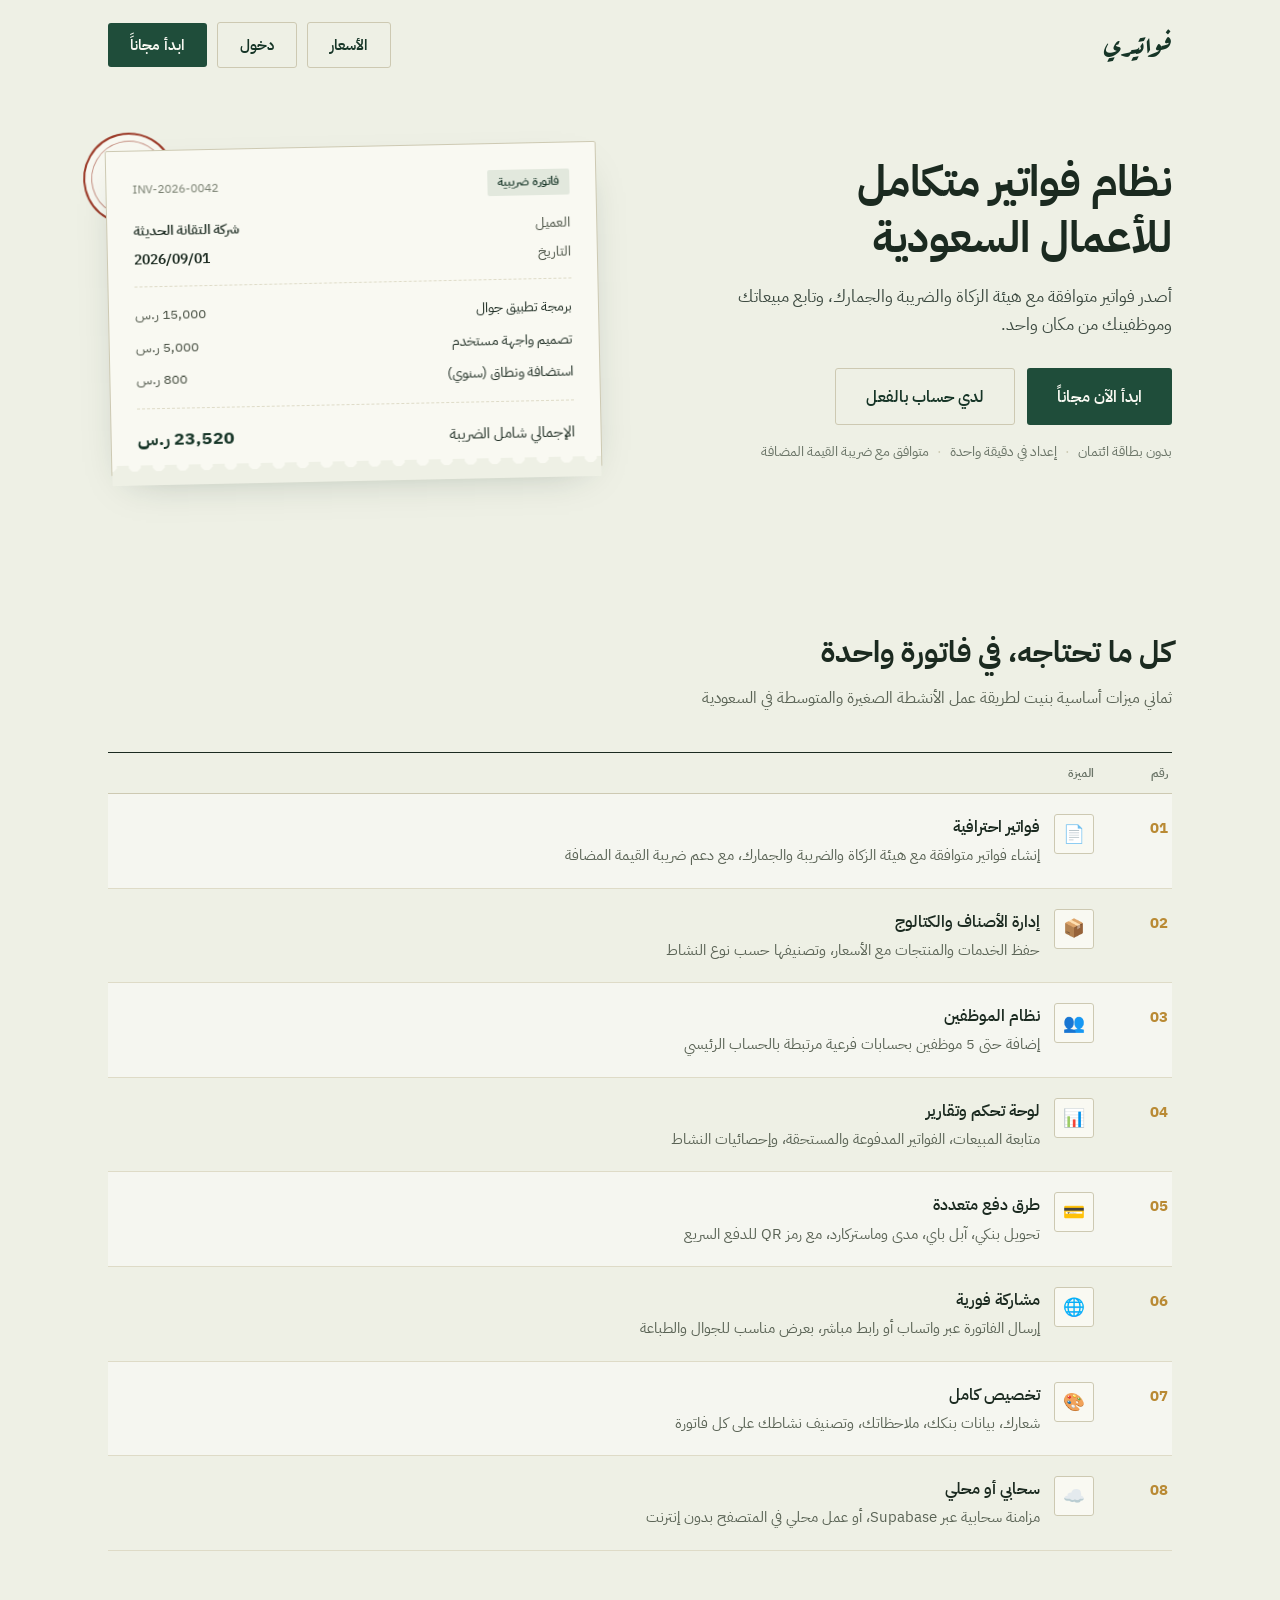
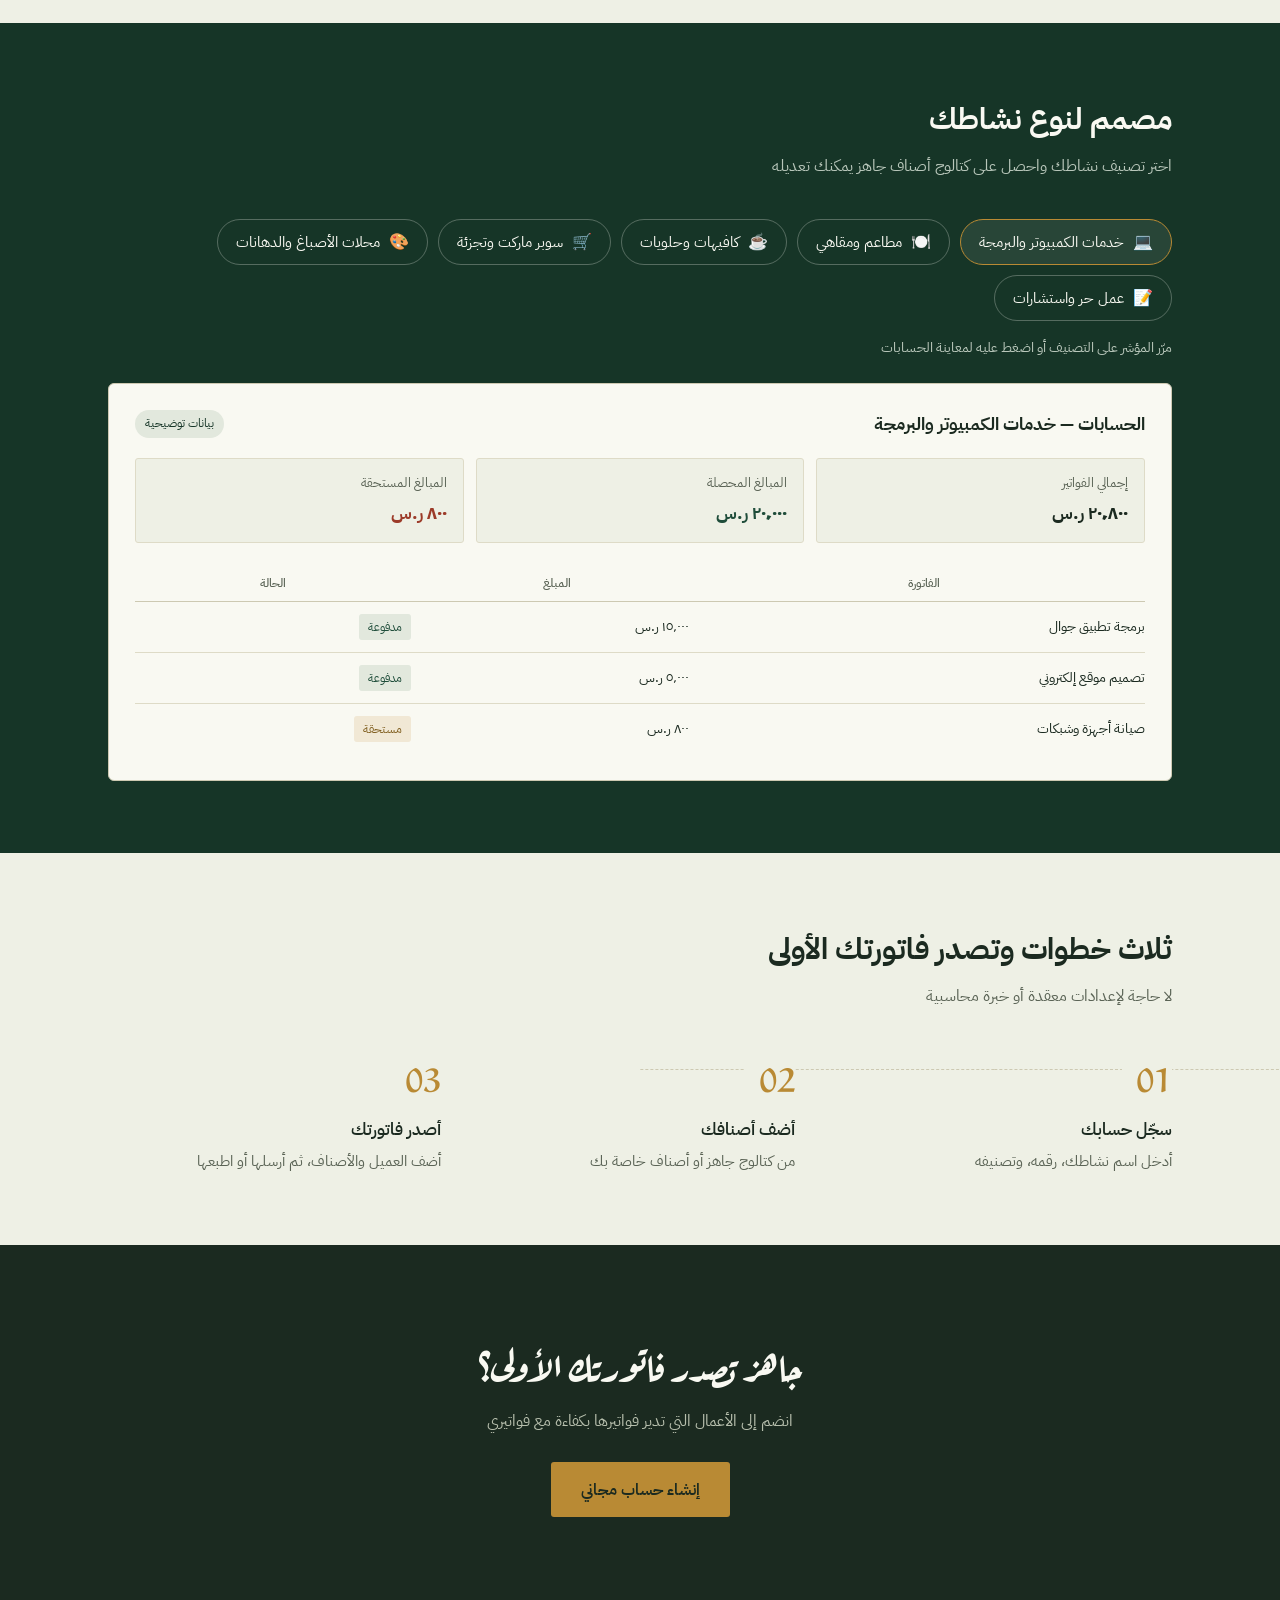
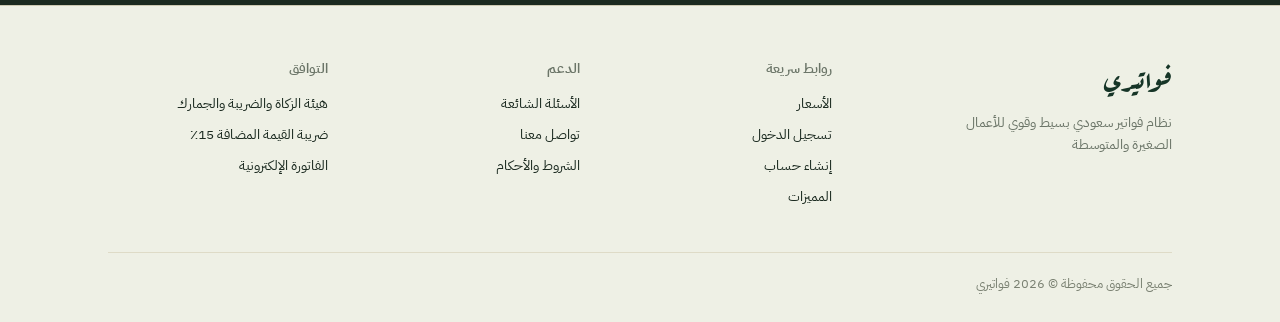
==== commit 0151ce93: "deploy 2026-10-11T19:39:24" ====
--- a/index.html
+++ b/index.html
@@ -23,7 +23,7 @@
         applyViewport()
       })()
     </script>
-    <script type="module" crossorigin src="./assets/index-CmwGCRfe.js"></script>
+    <script type="module" crossorigin src="./assets/index-DgyviM5_.js"></script>
     <link rel="stylesheet" crossorigin href="./assets/index-DdjWwWvf.css">
   </head>
   <body>
